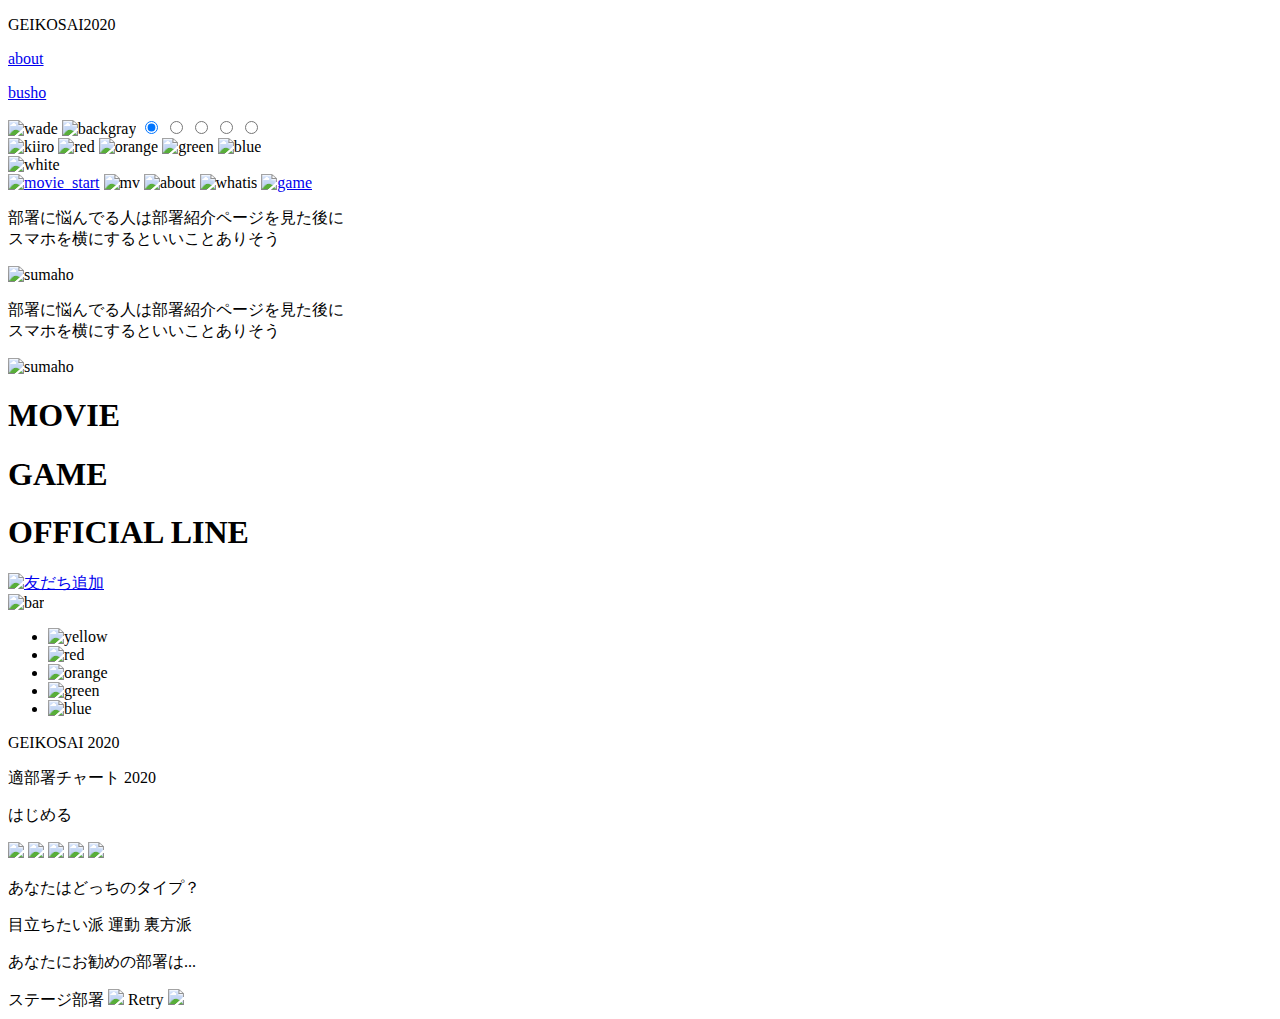
==== index.html @ 0ecadeb7 "Create index.html" ====
<!DOCTYPE html>
<html>
    <head>
        <meta charset="utf-8">
        <title>芸工祭告知2020</title>
        <meta name="keywords" content="芸工祭,芸工祭2020,名古屋市立大学,wade!,wade,わで,ワデ,名市芸工,芸工">
        <meta name="description" content="名古屋市立芸術工学部の大学祭、芸工祭2019の公式ホームページです。今年のテーマは「wade!」です。" />

        <!-- スマホ画面の表示 -->
        <meta name="viewport" content="width=device-width, initial-scale=1.0, maximum-scale=1.0, minimum-scale=1.0">

        <!-- ファビコン -->
        <link rel="shortcut icon" href="images/favicon.ico" type="image/vnd.microsoft.icon" />
        <link rel="icon" href="images/favicon.ico" type="image/vnd.microsoft.icon" />

        <!-- 外部スタイルシートの読み込み -->
        <link rel="stylesheet" href="css/main.css">
        <link rel="stylesheet" href="https://use.typekit.net/apc3yqu.css">
        <script src="js/load.js"></script>
        <script>
            (function(d) {
              var config = {
                kitId: 'qwa1gcb',
                scriptTimeout: 3000,
                async: true
              },
              h=d.documentElement,t=setTimeout(function(){h.className=h.className.replace(/\bwf-loading\b/g,"")+" wf-inactive";},config.scriptTimeout),tk=d.createElement("script"),f=false,s=d.getElementsByTagName("script")[0],a;h.className+=" wf-loading";tk.src='https://use.typekit.net/'+config.kitId+'.js';tk.async=true;tk.onload=tk.onreadystatechange=function(){a=this.readyState;if(f||a&&a!="complete"&&a!="loaded")return;f=true;clearTimeout(t);try{Typekit.load(config)}catch(e){}};s.parentNode.insertBefore(tk,s)
            })(document);
        </script>
        
    
    </head>

    <body class="main">
        <main>
            <!-- 縦画面の表示 -->
            <div class="sp">
                <!-- ローディング画面 -->
                <div id="loading">
                    <div class="spinner"></div>
                </div>
                
                <!-- bar -->
                <div class="boxContainer mainfont bar">
                    <p class="box top-font" >GEIKOSAI2020</p>
                    <a href="index2.html"><p class="box bar-font" >about</p></a>
                    <a href="busho.html"><p class="box bar-font" u>busho</p></a>
                </div>

                <!-- content -->
                <div class="imgContainer">
                    <img src="images/wade.png" alt="wade" class="imgs" id="img-wade">
                    <img src="images/backgray.png" alt="backgray" class="imgs" id="img-gray">

                    <input type="radio" name="icon" id="icon20" checked>
                    <input type="radio" name="icon" id="icon21">
                    <input type="radio" name="icon" id="icon22">
                    <input type="radio" name="icon" id="icon23">
                    <input type="radio" name="icon" id="icon24">

                    <div class="imgBox3">
                        <img src="images/backkiiro.png" alt="kiiro" class="imgs img-kiiro">
                        <img src="images/backred.png" alt="red" class="imgs img-kiiro">
                        <img src="images/backorange.png" alt="orange" class="imgs img-kiiro">
                        <img src="images/backgreen.png" alt="green" class="imgs img-kiiro">
                        <img src="images/backblue.png" alt="blue" class="imgs img-kiiro">
                    </div>

                    <img src="images/backwhite.png" alt="white" class="imgs" id="img-white">

                    <div class="imgBox4">
                        <a href="https://www.youtube.com/watch?v=4yRVnylVYlg&feature=youtu.be">
                            <img src="images/movie_start.png" alt="movie_start" class="imgs" id="movie_start"></a>
                        <img src="images/mv.png" alt="mv" class="imgs" id="img-mv">
                        <img src="images/about.png" alt="about" class="imgs" id="about">
                        <img src="images/what_is.png" alt="whatis" class="imgs" id="what_is">
                        <!-- <img src="images/coming.png" alt="movie" class="imgs" id="coming"> -->
                        <!-- <img src="images/coming.png" alt="game" class="imgs" id="coming2"> -->
                        <a href="wade/index.html"><img src="images/game_start.png" alt="game" class="imgs" id="start"></a>
                    </div>

                    <div class="explanation2 subfont">
                        <div class="setumei" id="exp21">
                        <p>部署に悩んでる人は部署紹介ページを見た後に<br>スマホを横にするといいことありそう</p>
                        <img src="images/sumaho.png" alt="sumaho" id="sumaho">
                        </div>
                        <div class="setumei" id="exp22">
                        <p>部署に悩んでる人は部署紹介ページを見た後に<br>スマホを横にするといいことありそう</p>
                        <img src="images/sumaho.png" alt="sumaho" id="sumaho">
                        </div>
                        <div class="setumei" id="exp23">
                        <h1 class="mainfont">MOVIE</h1>
                        </div>
                        <div class="setumei" id="exp24">
                        <h1 class="mainfont">GAME</h1>
                        <!-- <p>※GoogleChromeかFirefoxでプレイしてね！</p> -->
                        </div>
                        <div class="setumei" id="exp20">
                        <h1 class="mainfont">OFFICIAL LINE</h1>
                        <a href="https://lin.ee/lTVP1nb"><img src="https://scdn.line-apps.com/n/line_add_friends/btn/ja.png" alt="友だち追加" height="36" border="0"></a>
                        </div>
                    </div>

                    <!-- スクロールバー -->
                    <div class="scrollBar2">
                        <img src="images/bottombar_1.png" alt="bar" id="img-bar2" >
                        <ul class="icon_">
                            <li><label for="icon20"><img src="images/1x/yellow.png" alt="yellow" class="icon" id="yellow"></label></li>
                            <li><label for="icon21"><img src="images/1x/red.png" alt="red" class="icon" id="red"></label></li>
                            <li><label for="icon22"><img src="images/1x/orange.png" alt="orange" class="icon" id="orange"></label></li>
                            <li><label for="icon23"><img src="images/1x/green.png" alt="green" class="icon" id="green"></label></li>
                            <li><label for="icon24"><img src="images/1x/blue.png" alt="blue" class="icon" id="blue"></label></li>
                        </ul>
                    </div>
                </div>
            </div>


            <!-- 横画面の表示 -->
            <div class="pc">
                <p class="caption mainfont">GEIKOSAI 2020</p>
                <p class="mainTitle">適部署チャート 2020</p>
                <p class="startText">はじめる</p>
                <img src="images/paper/yellow.png" class="yellowP initP nowP Paper">
                <img src="images/paper/gray.png" class="grayP Paper">
                <img src="images/paper/olive.png" class="oliveP Paper">
                <img src="images/paper/orange.png" class="orangeP Paper">
                <img src="images/paper/lime.png" class="limeP Paper">

                <p id="question">あなたはどっちのタイプ？</p>
                <span id="answer01">目立ちたい派</span>
                <span id="answer02">運動</span>
                <span id="answer03">裏方派</span>

                <p class="osusume">あなたにお勧めの部署は...</p>
                <span id="result">ステージ部署</span>
                <img src="images/1x/bar-icon.png" id="bushoIcon">

                <span class="oneMoreButton mainfont">Retry</span>
                <img src="images/paper/resetWhite.png" class=resetWhite>
            </div>
            <script src="https://ajax.googleapis.com/ajax/libs/jquery/1.12.4/jquery.min.js"></script>
            <script src="js/chart.js"></script>
        </main>
    </body>
</html>
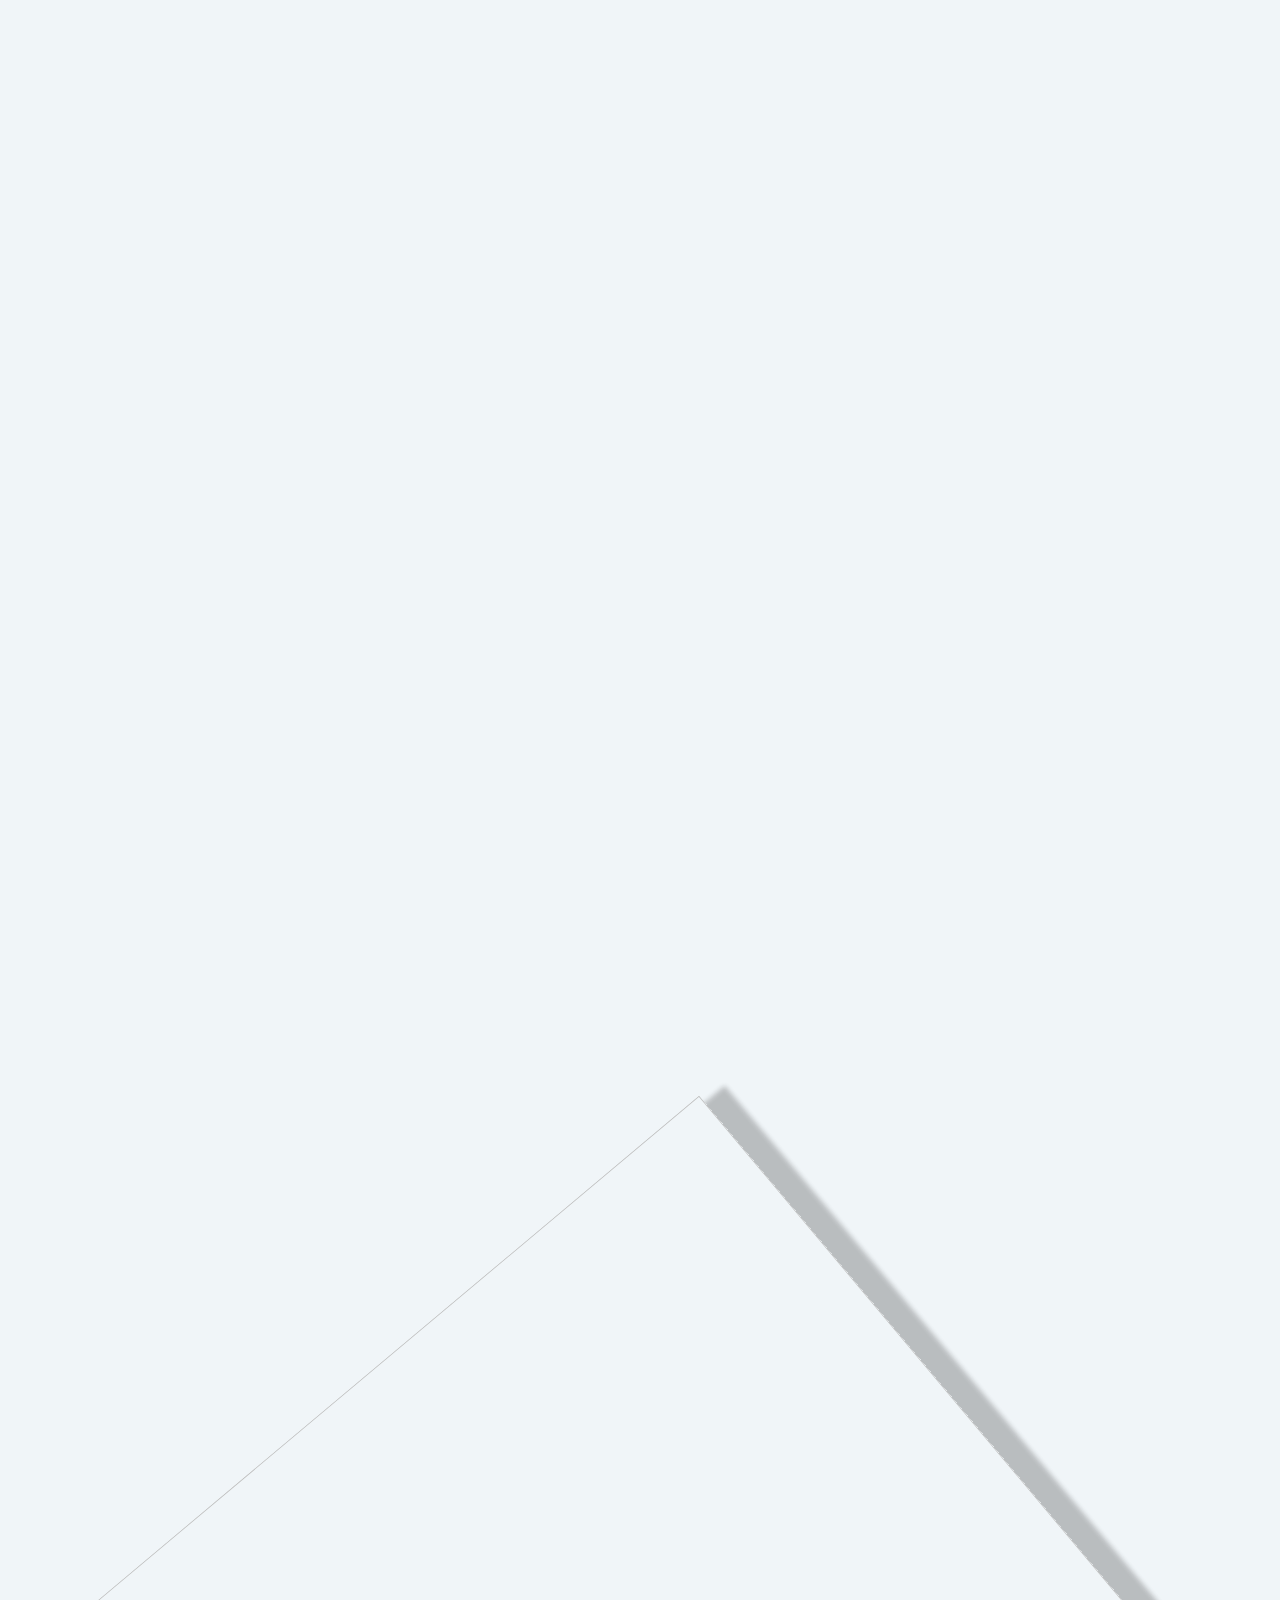
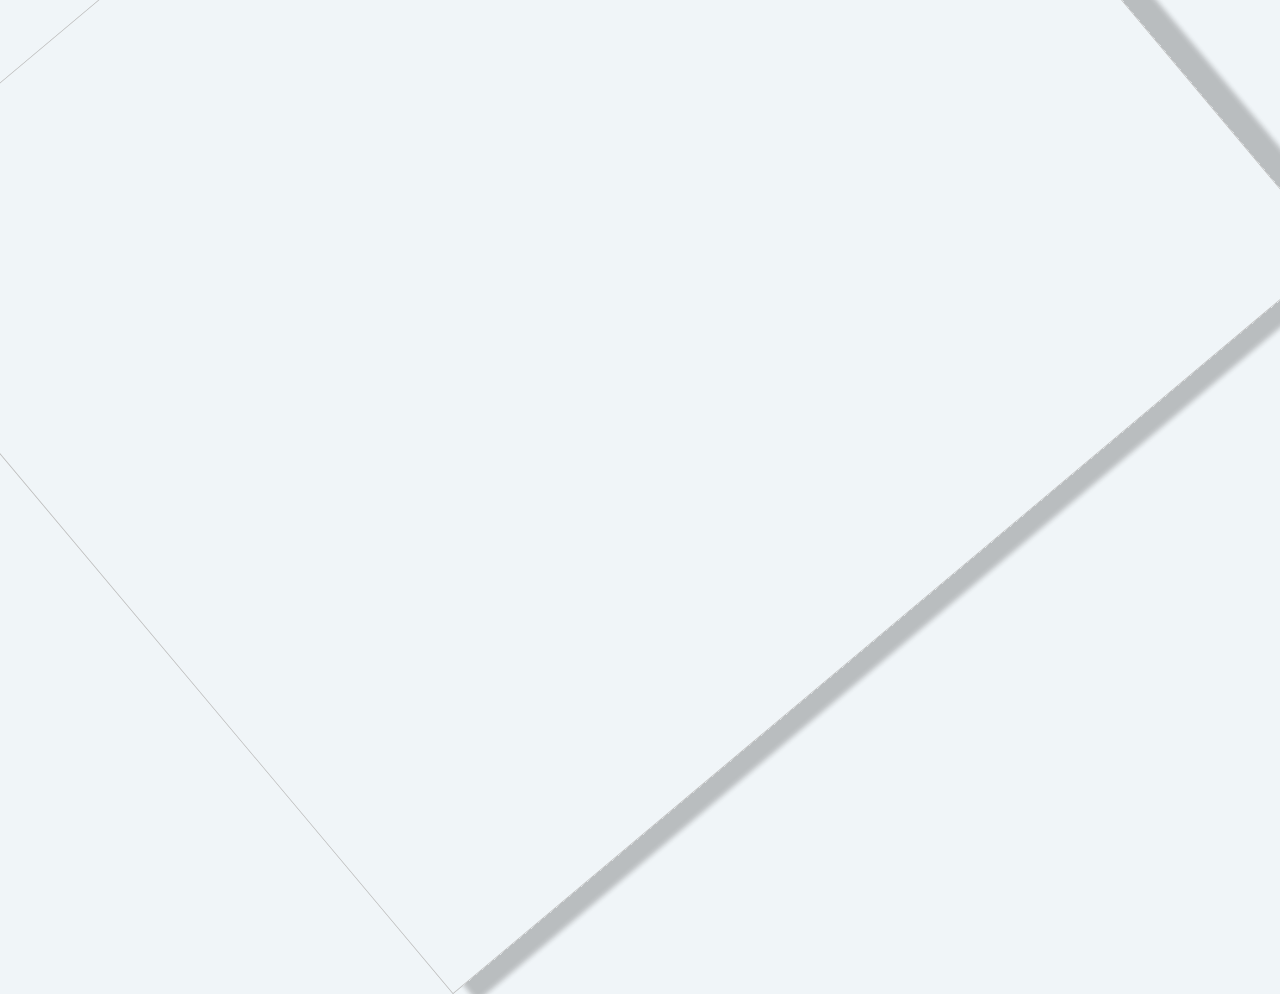
==== commit 87f93771: "Update index.html" ====
--- a/index.html
+++ b/index.html
@@ -14,7 +14,7 @@
         <link rel="icon" href="images/favicon.ico" type="image/vnd.microsoft.icon" />
 
         <!-- 外部スタイルシートの読み込み -->
-        <link rel="stylesheet" href="css/main.css">
+        <link rel="stylesheet" href="main.css">
         <link rel="stylesheet" href="https://use.typekit.net/apc3yqu.css">
         <script src="js/load.js"></script>
         <script>
--- a/main.css
+++ b/main.css
@@ -0,0 +1,1211 @@
+:root{
+    --mainwhite: #f0f5f8;
+    --maingray: #808080;
+    --mainblack: #1a1a1a;
+    --mainyellow: #fae940;
+    --subgreen:#0be955;
+    --suborange:#ff573e;
+    --subblue:#2971ff;
+    --subred:#ff2445;
+    
+  }
+
+
+.main{
+  background-color: var(--mainwhite);
+  overflow: hidden;
+ }
+
+.mainfont{
+  font-family: bc-alphapipe, sans-serif;
+  font-weight: 700; font-style: normal;
+  color: var(--mainblack);
+}
+
+.subfont{
+  font-family: vdl-v7marugothic, sans-serif;
+  font-weight: 300;
+  font-style: normal;
+  color: var(--mainblack);
+}
+
+.subfontBOLD{
+  font-family: vdl-v7marugothic, sans-serif;
+  font-weight: 700;
+  font-style: normal;
+}
+
+.top-font{
+  font-size: 20px; margin: 20px 40px 5px 15px;
+  color: var(--mainblack);
+}
+
+.bar-font{
+  text-decoration: none;
+  font-size: 16px; 
+  margin: 23px 10px 10px 5px;
+  color: var(--mainblack);
+  position: relative;
+  display: inline-block;
+}
+
+.bar-font::after {
+  position: absolute;
+  bottom: -4px;
+  left: 0;
+  content: '';
+  width: 100%;
+  height: 2px;
+  background: var(--suborange);
+  transform: scale(0, 1);
+  transform-origin: right top;
+  transition: transform 1s;
+}
+
+.bar-font:hover::after {
+  transform-origin: left top;
+  transform: scale(1, 1);
+}
+
+.boxContainer{
+  display: flex;
+}
+
+.imgs{
+  margin: 10%;
+  margin-top: 10vh; 
+  width: 80vw; height: auto;
+  position: absolute;
+}
+
+.icon{
+  margin: 10px; margin-top: 0px;
+  width: 15vw; height: auto;
+  position: absolute;
+  bottom:0;
+}
+
+.img-kiiro{
+  margin-left: 10vw;
+  margin-top: 3vh;
+  width: 80vw; height: auto;
+}
+
+#img-white{
+  margin-left: 20vw;
+  margin-top: 8vh;
+  width: 60vw; height: auto; 
+}
+
+#img-wade{
+  margin-left: 10vw;
+  margin-top: 8vh;
+  width: 8vw; height: auto; 
+}
+
+#img-gray{
+  margin-left: 15vw;
+  margin-top: 5vh;
+  width: 70vw; height: auto; 
+}
+
+#img-mv{
+  width: 65vw; height: auto;
+  margin-left: 16vw;
+  margin-top: 3vh;
+}
+
+#about{
+  width: 55vw; height: auto;
+  margin-left: 22vw;
+  margin-top: 12vh;
+}
+
+#what_is{
+  width: 55vw; height: auto;
+  margin-left: 22vw;
+  margin-top: 10vh;
+}
+
+#coming{
+  width:40vw; height: auto;
+  margin-left: 30vw;
+  margin-top: 25vh;
+}
+
+#coming2{
+  width:40vw; height: auto;
+  margin-left: 30vw;
+  margin-top: 25vh;
+}
+
+#start{
+  width: 35vw; height: auto;
+  margin-left: 32vw;
+  margin-top: 20vh;
+  opacity: 0;
+}
+
+#movie_start{
+  width: 35vw; height: auto;
+  margin-left: 32vw;
+  margin-top: 20vh;
+  opacity: 0;
+}
+
+.scrollBar1{
+  overflow: auto;
+  white-space: nowrap;
+  width:100%; height:20%;
+  position: absolute;
+  bottom: 0px;
+
+}
+
+#img-bar{
+  width: 385vw; height: 10vh;
+  position:absolute;
+  bottom:0;
+  opacity:0.2;
+}
+
+#img-bar2{
+  width: 100vw; height: 10vh;
+  position:absolute;
+  bottom:0;
+  opacity:0.2;
+}
+
+.icon{
+  opacity: 0.4;
+}
+
+.explanation{
+  text-align: center;
+}
+
+.setumei{
+  width: 85vw; height: auto;
+  bottom: 10vh;
+  position: fixed;
+  text-align: center;
+  padding-left: 5vw;
+}
+
+.setumei h1{
+  line-height: 50%;
+}
+
+.setumei p{
+  line-height: 100%;
+}
+
+h1 { font-size: 1.125em; }
+p { font-size: 0.75em; }
+
+ul{ list-style: none; }
+
+#saityo{ left: 0vw; }
+#huku{ left: 20vw; }
+#shoki{ left: 40vw; }
+#kaike{ left: 60vw; }
+#soumu{ left: 80vw; }
+#web{ left: 100vw; }
+#movie{ left: 120vw; }
+#gra{ left: 140vw; }
+#hiru{ left: 160vw;}
+#yoru{ left: 180vw;}
+#pa{ left: 200vw;}
+#work{ left: 220vw;}
+#d{ left: 240vw;}
+#in{ left: 260vw;}
+#ex{ left: 280vw;}
+#booth{ left: 300vw;}
+#cafe{ left: 320vw;}
+#bar{ left: 340vw;}
+#undo{ left: 360vw;}
+
+#yellow{ left: 0vw; width: 10vw; height: auto;}
+#red{ left: 20vw; ; width: 10vw; height: auto;}
+#orange{ left: 40vw; ; width: 10vw; height: auto;}
+#green{ left: 60vw; ; width: 10vw; height: auto;}
+#blue{ left: 80vw; ; width: 10vw; height: auto;}
+
+#line{
+  padding-top: 10px;
+}
+
+#img-yazirusi{ 
+  padding-left: 75vw;
+  width: 5vw; height: auto;
+  position: absolute;
+  bottom: 5vh;
+  opacity: 0.5;
+}
+
+.horizontal_scroll {
+  overflow-x: scroll;
+  -webkit-overflow-scrolling: touch;
+  padding: 0 0 12px 8px;
+  display: -ms-flexbox;
+  display: flex;
+}
+
+.img-single{
+  margin-left: 30vw;
+  margin-top: 8vh;
+  width: 40vw; height: auto;
+}
+
+.slideRight{
+  -webkit-animation: slideRight 2s 0s infinite normal running;
+  animation: slideRight 2s 0s infinite normal running;
+}
+
+@-webkit-keyframes slideRight {
+  0% {
+    -webkit-transform-origin: 0 0;
+    transform-origin: 0 0;
+    -webkit-transform: translateX(0%);
+    transform: translateX(0%);
+  }
+
+  100% {
+    -webkit-transform-origin: 0 0;
+    transform-origin: 0 0;
+    -webkit-transform: translateX(30px);
+    transform: translateX(30px);
+  }
+}
+@keyframes slideRight {
+  0% {
+    -webkit-transform-origin: 0 0;
+    transform-origin: 0 0;
+    -webkit-transform: translateX(0%);
+    transform: translateX(0%);
+  }
+
+  100% {
+    -webkit-transform-origin: 0 0;
+    transform-origin: 0 0;
+    -webkit-transform: translateX(30px);
+    transform: translateX(30px);
+  }
+}
+
+@-webkit-keyframes slideLeftReturn {
+  0% {
+    -webkit-transform-origin: 0 0;
+    transform-origin: 0 0;
+    -webkit-transform: translateX(-100%);
+    transform: translateX(-100%);
+  }
+
+  100% {
+    -webkit-transform-origin: 0 0;
+    transform-origin: 0 0;
+    -webkit-transform: translateX(0%);
+    transform: translateX(0%);
+  }
+}
+@keyframes slideLeftReturn {
+  0% {
+    -webkit-transform-origin: 0 0;
+    transform-origin: 0 0;
+    -webkit-transform: translateX(-100%);
+    transform: translateX(-100%);
+  }
+
+  100% {
+    -webkit-transform-origin: 0 0;
+    transform-origin: 0 0;
+    -webkit-transform: translateX(0%);
+    transform: translateX(0%);
+  }
+}
+
+@-webkit-keyframes vanishIn {
+  0% {
+    opacity: 0;
+    transform-origin: 50% 50%;
+    transform: scale(2, 2);
+    filter: blur(90px);
+  }
+  100% {
+    opacity: 1;
+    transform-origin: 50% 50%;
+    transform: scale(1, 1);
+    filter: blur(0px);
+  }
+}
+
+@keyframes vanishIn {
+  0% {
+    opacity: 0;
+    transform-origin: 50% 50%;
+    transform: scale(2, 2);
+    filter: blur(90px);
+  }
+  100% {
+    opacity: 1;
+    transform-origin: 50% 50%;
+    transform: scale(1, 1);
+    filter: blur(0px);
+  }
+}
+
+#sumaho{
+  transform-origin: center;
+  -webkit-transform-origin: center;
+  -webkit-animation: kurukuru 1s 0s infinite normal running;
+  animation: kurukuru 1s 0s infinite normal running;
+  width: 5vw; height: auto;
+  position: absolute;
+  bottom: 7vh;
+}
+
+@keyframes kurukuru {
+  0%,100%{-webkit-transform-origin: center;}
+  0% {-webkit-transform: rotate(120deg);}
+  50% {-webkit-transform: rotate(60deg);}
+  100%{-webkit-transform: rotate(120deg);}
+}
+@-webkit-keyframes kurukuru {
+  0%,100%{transform-origin: center;}
+  0% {transform: rotate(120deg);}
+  50% {transform: rotate(60deg);}
+  100% {transform: rotate(120deg);}
+}
+
+.pulse{
+	animation-name: pulse;
+	-webkit-animation-name: pulse;	
+
+	animation-duration: 1.5s;	
+	-webkit-animation-duration: 1.5s;
+
+	animation-iteration-count: infinite;
+	-webkit-animation-iteration-count: infinite;
+}
+
+@keyframes pulse {
+	0% {
+		transform: scale(0.9);
+		opacity: 0.7;		
+	}
+	50% {
+		transform: scale(1);
+		opacity: 1;	
+	}	
+	100% {
+		transform: scale(0.9);
+		opacity: 0.7;	
+	}			
+}
+
+@-webkit-keyframes pulse {
+	0% {
+		-webkit-transform: scale(0.95);
+		opacity: 0.7;		
+	}
+	50% {
+		-webkit-transform: scale(1);
+		opacity: 1;	
+	}	
+	100% {
+		-webkit-transform: scale(0.95);
+		opacity: 0.7;	
+	}			
+}
+
+#movie_start{
+  opacity: 0;
+}
+
+
+
+#icon1,#icon2,#icon3,#icon4,#icon5,#icon6,#icon7,#icon8,#icon9,#icon10,
+#icon11,#icon12,#icon13,#icon14,#icon15,#icon16,#icon17,#icon18,#icon19,
+#icon20,#icon21,#icon22,#icon23,#icon24{
+  display: none;
+}
+
+.imgBox img{
+  opacity:0;
+}
+
+.imgBox2 img{
+  opacity:0;
+}
+
+.imgBox3 img{
+  opacity:0;
+}
+
+.imgBox4 img{
+  visibility: hidden;
+}
+
+.explanation .setumei{
+  opacity:0;
+}
+
+.explanation2 .setumei{
+  opacity:0;
+}
+
+#icon1:checked ~ .imgBox img:nth-child(1){ /*アフロ*/
+ opacity: 1;
+ animation: slideLeftReturn 1s 0s 1 ease-out;
+}
+#icon1:checked ~ .imgBox2 img:nth-child(1){
+  opacity: 1;
+  animation: vanishIn  2s 0s 1;
+}
+#icon1:checked ~ .scrollBar1 ul li label #saityo{
+  opacity: 1;
+  width: 17vw; height:auto;
+  animation: pulse 1.5s infinite;
+}
+#icon1:checked ~ .explanation #exp1{
+  opacity: 1;
+  animation: vanishIn  2s 0s 1;
+}
+
+
+#icon2:checked ~ .imgBox img:nth-child(2){ /*指じ*/
+ opacity: 1;
+ animation: slideLeftReturn 1s 0s 1 ease-out;
+}
+#icon2:checked ~ .imgBox2 img:nth-child(2){
+  opacity: 1;
+  animation: vanishIn  2s 0s 1;
+}
+#icon2:checked ~ .scrollBar1 ul li label #huku{
+  opacity: 1;
+  width: 17vw; height:auto;
+  animation: pulse 1.5s infinite;
+}
+#icon2:checked ~ .explanation #exp2{
+  opacity: 1;
+  animation: vanishIn  2s 0s 1;
+}
+
+#icon3:checked ~ .imgBox img:nth-child(3){ /*かるて*/
+ opacity: 1;
+ animation: slideLeftReturn 1s 0s 1 ease-out;
+}
+#icon3:checked ~ .imgBox2 img:nth-child(3){
+  opacity: 1;
+  animation: vanishIn  2s 0s 1;
+}
+#icon3:checked ~ .scrollBar1 ul li  label #shoki{
+  opacity: 1;
+  width: 17vw; height:auto;
+  animation: pulse 1.5s infinite;
+}
+#icon3:checked ~ .explanation #exp3{
+  opacity: 1;
+  animation: vanishIn  2s 0s 1;
+}
+
+
+#icon4:checked ~ .imgBox img:nth-child(4){ /*尺骨*/
+  opacity: 1;
+  animation: slideLeftReturn 1s 0s 1 ease-out;
+}
+#icon4:checked ~ .imgBox2 img:nth-child(4){
+  opacity: 1;
+  animation: vanishIn  2s 0s 1;
+}
+#icon4:checked ~ .scrollBar1 ul li  label #kaike{
+  opacity: 1;
+  width: 17vw; height:auto;
+  animation: pulse 1.5s infinite;
+}
+#icon4:checked ~ .explanation #exp4{
+  opacity: 1;
+  animation: vanishIn  2s 0s 1;
+}
+
+#icon5:checked ~ .imgBox img:nth-child(5){ /*NEO*/
+  opacity: 1;
+  animation: slideLeftReturn 1s 0s 1 ease-out;
+}
+#icon5:checked ~ .imgBox2 img:nth-child(5){
+  opacity: 1;
+  animation: vanishIn  2s 0s 1;
+}
+#icon5:checked ~ .scrollBar1 ul li  label #soumu{
+  opacity: 1;
+  width: 17vw; height:auto;
+  animation: pulse 1.5s infinite;
+}
+#icon5:checked ~ .explanation #exp5{
+  opacity: 1;
+  animation: vanishIn  2s 0s 1;
+}
+
+#icon6:checked ~ .imgBox img:nth-child(6){ /*IKEA*/
+  opacity: 1;
+  animation: slideLeftReturn 1s 0s 1 ease-out;
+}
+#icon6:checked ~ .imgBox2 img:nth-child(6){
+  opacity: 1;
+  animation: vanishIn  2s 0s 1;
+}
+#icon6:checked ~ .scrollBar1 ul li  label #web{
+  opacity: 1;
+  width: 17vw; height:auto;
+  animation: pulse 1.5s infinite;
+}
+#icon6:checked ~ .explanation #exp6{
+  opacity: 1;
+  animation: vanishIn  2s 0s 1;
+}
+
+#icon7:checked ~ .imgBox img:nth-child(7){ /*スポ*/
+  opacity: 1;
+  animation: slideLeftReturn 1s 0s 1 ease-out;
+}
+#icon7:checked ~ .imgBox2 img:nth-child(7){
+  opacity: 1;
+  animation: vanishIn  2s 0s 1;
+}
+#icon7:checked ~ .scrollBar1 ul li  label #movie{
+  opacity: 1;
+  width: 17vw; height:auto;
+  animation: pulse 1.5s infinite;
+}
+#icon7:checked ~ .explanation #exp7{
+  opacity: 1;
+  animation: vanishIn  2s 0s 1;
+}
+
+#icon8:checked ~ .imgBox img:nth-child(8){ /*超過*/
+  opacity: 1;
+  animation: slideLeftReturn 1s 0s 1 ease-out;
+}
+#icon8:checked ~ .imgBox2 img:nth-child(8){
+  opacity: 1;
+  animation: vanishIn  2s 0s 1;
+}
+#icon8:checked ~ .scrollBar1 ul li  label #gra{
+  opacity: 1;
+  width: 17vw; height:auto;
+  animation: pulse 1.5s infinite;
+}
+#icon8:checked ~ .explanation #exp8{
+  opacity: 1;
+  animation: vanishIn  2s 0s 1;
+}
+
+#icon9:checked ~ .imgBox img:nth-child(9){ /*エステ*/
+  opacity: 1;
+  animation: slideLeftReturn 1s 0s 1 ease-out;
+}
+#icon9:checked ~ .imgBox2 img:nth-child(9){
+  opacity: 1;
+  animation: vanishIn  2s 0s 1;
+}
+#icon9:checked ~ .scrollBar1 ul li  label #hiru{
+  opacity: 1;
+  width: 17vw; height:auto;
+  animation: pulse 1.5s infinite;
+}
+#icon9:checked ~ .explanation #exp9{
+  opacity: 1;
+  animation: vanishIn  2s 0s 1;
+}
+
+#icon10:checked ~ .imgBox img:nth-child(10){ /*じへん*/
+  opacity: 1;
+  animation: slideLeftReturn 1s 0s 1 ease-out;
+}
+#icon10:checked ~ .imgBox2 img:nth-child(10){
+  opacity: 1;
+  animation: vanishIn  2s 0s 1;
+}
+#icon10:checked ~ .scrollBar1 ul li  label #yoru{
+  opacity: 1;
+  width: 17vw; height:auto;
+  animation: pulse 1.5s infinite;
+}
+#icon10:checked ~ .explanation #exp10{
+  opacity: 1;
+  animation: vanishIn  2s 0s 1;
+}
+
+#icon11:checked ~ .imgBox img:nth-child(11){ /*キム*/
+  opacity: 1;
+  animation: slideLeftReturn 1s 0s 1 ease-out;
+}
+#icon11:checked ~ .imgBox2 img:nth-child(11){
+  opacity: 1;
+  animation: vanishIn  2s 0s 1;
+}
+#icon11:checked ~ .scrollBar1 ul li  label #pa{
+  opacity: 1;
+  width: 17vw; height:auto;
+  animation: pulse 1.5s infinite;
+}
+#icon11:checked ~ .explanation #exp11{
+  opacity: 1;
+  animation: vanishIn  2s 0s 1;
+}
+
+#icon12:checked ~ .imgBox img:nth-child(12){ /*アズ*/
+  opacity: 1;
+  animation: slideLeftReturn 1s 0s 1 ease-out;
+}
+#icon12:checked ~ .imgBox2 img:nth-child(12){
+  opacity: 1;
+  animation: vanishIn  2s 0s 1;
+}
+#icon12:checked ~ .scrollBar1 ul li  label #work{
+  opacity: 1;
+  width: 17vw; height:auto;
+  animation: pulse 1.5s infinite;
+}
+#icon12:checked ~ .explanation #exp12{
+  opacity: 1;
+  animation: vanishIn  2s 0s 1;
+}
+
+#icon13:checked ~ .imgBox img:nth-child(13){ /*ダニエル*/
+  opacity: 1;
+  animation: slideLeftReturn 1s 0s 1 ease-out;
+}
+#icon13:checked ~ .imgBox2 img:nth-child(13){
+  opacity: 1;
+  animation: vanishIn  2s 0s 1;
+}
+#icon13:checked ~ .scrollBar1 ul li  label #d{
+  opacity: 1;
+  width: 17vw; height:auto;
+  animation: pulse 1.5s infinite;
+}
+#icon13:checked ~ .explanation #exp13{
+  opacity: 1;
+  animation: vanishIn  2s 0s 1;
+}
+
+#icon14:checked ~ .imgBox img:nth-child(14){ /*モンパチ*/
+  opacity: 1;
+  animation: slideLeftReturn 1s 0s 1 ease-out;
+}
+#icon14:checked ~ .imgBox2 img:nth-child(14){
+  opacity: 1;
+  animation: vanishIn  2s 0s 1;
+}
+#icon14:checked ~ .scrollBar1 ul li  label #in{
+  opacity: 1;
+  width: 17vw; height:auto;
+  animation: pulse 1.5s infinite;
+}
+#icon14:checked ~ .explanation #exp14{
+  opacity: 1;
+  animation: vanishIn  2s 0s 1;
+}
+
+#icon15:checked ~ .imgBox img:nth-child(15){ /*ルビン*/
+  opacity: 1;
+  animation: slideLeftReturn 1s 0s 1 ease-out;
+}
+#icon15:checked ~ .imgBox2 img:nth-child(15){
+  opacity: 1;
+  animation: vanishIn  2s 0s 1;
+}
+#icon15:checked ~ .scrollBar1 ul li  label #ex{
+  opacity: 1;
+  width: 17vw; height:auto;
+  animation: pulse 1.5s infinite;
+}
+#icon15:checked ~ .explanation #exp15{
+  opacity: 1;
+  animation: vanishIn  2s 0s 1;
+}
+
+#icon16:checked ~ .imgBox img:nth-child(16){ /*かいかける*/
+  opacity: 1;
+  animation: slideLeftReturn 1s 0s 1 ease-out;
+}
+#icon16:checked ~ .imgBox2 img:nth-child(16){
+  opacity: 1;
+  animation: vanishIn  2s 0s 1;
+}
+#icon16:checked ~ .scrollBar1 ul li  label #booth{
+  opacity: 1;
+  width: 17vw; height:auto;
+  animation: pulse 1.5s infinite;
+}
+#icon16:checked ~ .explanation #exp16{
+  opacity: 1;
+  animation: vanishIn  2s 0s 1;
+}
+
+#icon17:checked ~ .imgBox img:nth-child(17){ /*はらみ*/
+  opacity: 1;
+  animation: slideLeftReturn 1s 0s 1 ease-out;
+}
+#icon17:checked ~ .imgBox2 img:nth-child(17){
+  opacity: 1;
+  animation: vanishIn  2s 0s 1;
+}
+#icon17:checked ~ .scrollBar1 ul li  label #cafe{
+  opacity: 1;
+  width: 17vw; height:auto;
+  animation: pulse 1.5s infinite;
+}
+#icon17:checked ~ .explanation #exp17{
+  opacity: 1;
+  animation: vanishIn  2s 0s 1;
+}
+
+#icon18:checked ~ .imgBox img:nth-child(18){ /*爆裂紳士*/
+  opacity: 1;
+  animation: slideLeftReturn 1s 0s 1 
+  ease-out;
+}
+#icon18:checked ~ .imgBox2 img:nth-child(18){
+  opacity: 1;
+  animation: vanishIn  2s 0s 1;
+}
+#icon18:checked ~ .scrollBar1 ul li  label #bar{
+  opacity: 1;
+  width: 17vw; height:auto;
+  animation: pulse 1.5s infinite;
+}
+#icon18:checked ~ .explanation #exp18{
+  opacity: 1;
+  animation: vanishIn  2s 0s 1;
+}
+
+#icon19:checked ~ .imgBox img:nth-child(19){ /*小笠原満男*/
+  opacity: 1;
+  animation: slideLeftReturn 1s 0s 1 ease-out;
+}
+#icon19:checked ~ .imgBox2 img:nth-child(19){
+  opacity: 1;
+  animation: vanishIn  2s 0s 1;
+}
+#icon19:checked ~ .scrollBar1 ul li  label #undo{
+  opacity: 1;
+  width: 17vw; height:auto;
+  animation: pulse 1.5s infinite;
+}
+#icon19:checked ~ .explanation #exp19{
+  opacity: 1;
+  animation: vanishIn  2s 0s 1;
+}
+
+#icon20:checked ~ .imgBox3 img:nth-child(1){ /*MV*/
+  opacity: 1;
+  animation: slideLeftReturn 1s 0s 1 ease-out;
+}
+#icon20:checked ~ .imgBox4 img:nth-child(2){
+  visibility: visible;
+  animation: vanishIn  3.5s 0s 1;
+}
+#icon20:checked ~ .explanation2 #exp20{
+  opacity: 1;
+}
+#icon20:checked ~ .scrollBar2 ul li  label #yellow{
+  opacity: 1;
+  width: 13vw; height:auto;
+  animation: pulse 1.5s infinite;
+}
+
+
+#icon21:checked ~ .imgBox3 img:nth-child(2){ /*about*/
+  opacity: 1;
+  animation: slideLeftReturn 1s 0s 1 ease-out;
+}
+#icon21:checked ~ .imgBox4 img:nth-child(3){
+  visibility: visible;
+  animation: vanishIn  2s 0s 1;
+}
+#icon21:checked ~ .scrollBar2 ul li  label #red{
+  opacity: 1;
+  width: 13vw; height:auto;
+  animation: pulse 1.5s infinite;
+}
+#icon21:checked ~ .explanation2 #exp21{
+  opacity: 1;
+}
+
+#icon22:checked ~ .imgBox3 img:nth-child(3){ /*what_is*/
+  opacity: 1;
+  animation: slideLeftReturn 1s 0s 1 ease-out;
+}
+#icon22:checked ~ .imgBox4 img:nth-child(4){
+  visibility: visible;
+  animation: vanishIn  2s 0s 1;
+}
+#icon22:checked ~ .scrollBar2 ul li  label #orange{
+  opacity: 1;
+  width: 13vw; height:auto;
+  animation: pulse 1.5s infinite;
+}
+#icon22:checked ~ .explanation2 #exp22{
+  opacity: 1;
+}
+
+#icon23:checked ~ .imgBox3 img:nth-child(4){ /*Movie*/
+  opacity: 1;
+  animation: slideLeftReturn 1s 0s 1 ease-out;
+}
+#icon23:checked ~ .imgBox4 a #movie_start{
+  opacity: 1;
+  visibility: visible;
+  animation: vanishIn  2s 0s 1;
+  animation: pulse 1.5s infinite;
+}
+#icon23:checked ~ .scrollBar2 ul li  label #green{
+  opacity: 1;
+  width: 13vw; height:auto;
+  animation: pulse 1.5s infinite;
+}
+#icon23:checked ~ .explanation2 #exp23{
+  opacity: 1;
+}
+
+#icon24:checked ~ .imgBox3 img:nth-child(5){ /*game*/
+  opacity: 1;
+  animation: slideLeftReturn 1s 0s 1 ease-out;
+}
+#icon24:checked ~ .imgBox4 a #start{
+  /* opacity: 1.0; */
+  visibility: visible;
+  animation: vanishIn 2s 0s 1;
+  animation: pulse 1.5s infinite;
+}
+#icon24:checked ~ .scrollBar2 ul li  label #blue{
+  opacity: 1;
+  width: 13vw; height:auto;
+  animation: pulse 1.5s infinite;
+}
+#icon24:checked ~ .explanation2 #exp24{
+  opacity: 1;
+}
+
+/* ローディング画面 */
+#loading {
+  width: 100vw;
+  height: 100vh;
+  transition: all 1s;
+  background-color: var(--mainyellow);
+
+  position: fixed;
+  top: 0;
+  left: 0;
+  z-index: 9999;
+}
+.spinner {
+  width: 100px;
+  height: 100px;
+  margin: 200px auto;
+  background-color: var(--mainwhite);
+  border-radius: 100%;
+  animation: sk-scaleout 1.0s infinite ease-in-out;
+}
+/* ローディングアニメーション */
+@keyframes sk-scaleout {
+  0% {
+    transform: scale(0);
+  } 100% {
+    transform: scale(1.0);
+    opacity: 0;
+  }
+}
+
+.loaded {
+  opacity: 0;
+  visibility: hidden;
+}
+
+
+
+
+/*--------------------------以下チャート部css-------------------------------*/
+
+
+@font-face {
+  font-family: "alphapipe";
+  src: url("../fonts/BC Alphapipe RB Bold.ttf");
+}
+@media screen and (orientation:landscape){
+  .sp{
+    display: none;
+  }
+}
+@media screen and (orientation:portrait){
+  .pc{
+    display:none;
+  }
+}
+.pc{
+  overflow: hidden;
+  margin: 0 auto;
+  width:100%;
+  height:100%;
+  background-color:var(--mainwhite);
+  font-family: vdl-v7marugothic, sans-serif;
+  font-weight: 400;
+  line-height: 8vh;
+}
+.caption{
+  font-size: 55px;
+    position: absolute;
+    color: var(--mainblack);
+    opacity: 0.3;
+    left: -10px;
+    top: 85%;
+    transform-origin: 10% 50% 0;
+    transform: rotate(-90deg);
+    margin: 0;
+    display:none;
+}
+
+.rotate{
+  transform:rotateZ(20deg);
+  width:60vw;
+  text-align: center;
+  position: absolute;
+  z-index: 100;
+  margin:30vh 20vw;
+  animation: rotate 3s ease 1s infinite normal;
+  -webkit-animation: rotate 3s ease 1s infinite normal;
+  display:none;
+}
+@keyframes rotate {
+  0% {transform:rotateZ(20deg);}
+  20% {transform:rotateZ(15deg);}
+  40% {transform:rotateZ(25deg);}
+  60% {transform:rotateZ(20deg);}
+  100% {transform:rotateZ(20deg);}
+}
+
+.pc{
+  width:100%;
+  height:100%;
+}
+
+.mainTitle{
+  font-size: 30px;
+  color:var(--mainblack);
+  width:54%;
+  text-align: center;
+  position: absolute;
+  margin:25vh 23%;
+  display:none;
+  z-index: 100;
+}
+.startText{
+  font-size: 25px;
+  color:var(--mainblack);
+  width:40%;
+  bottom:0%;
+  text-align: center;
+  position: absolute;
+  margin:0 30%;
+  padding:15vh 0;
+  display:none;
+  z-index: 50;
+}
+
+
+.leftP{
+  transition: transform 0.8s;
+  top:45%;
+  left:-90%;
+}
+.rightP{
+  transition: transform 1s;
+  top:45%;
+  right:-90%;
+}
+.centerP{
+  transition: transform 1s;
+  top:180%;
+  left:0%;
+}
+.nowP{
+  transition: transform 1.3s;
+}
+.initP{
+  transform: rotate(-40deg);
+  transition: transform 2s;
+  top:150%;
+  left:0%;
+}
+
+
+.yellowP{
+  position: absolute;
+  transform-origin: 50% 50% 0;
+  width: 90vw;
+  height: 110vh;
+  z-index:5;
+}
+.grayP{
+  position: absolute;
+  transform-origin: 50% 50% 0;
+  display:none;
+  width: 90vw;
+  height: 110vh;
+  z-index:5;
+}
+.oliveP{
+  position: absolute;
+  transform-origin: 50% 50% 0;
+  display:none;
+  width: 90vw;
+  height: 110vh;
+  z-index:5;
+}
+.orangeP{
+  position: absolute;
+  transform-origin: 50% 50% 0;
+  display:none;
+  width: 90vw;
+  height: 110vh;
+  z-index:5;
+}
+.limeP{
+  position: absolute;
+  transform-origin: 50% 50% 0;
+  display:none;
+  width: 90vw;
+  height: 110vh;
+  z-index:5;
+}
+.Paper{
+  box-shadow: 20px 15px 5px 6px rgba(50,50,50,0.3);
+  opacity: 0.95;
+}
+
+
+
+
+
+#question{
+  opacity: 0;
+  font-size: 30px;
+  color:var(--mainblack);
+  width:70%;
+  text-align: center;
+  position: absolute;
+  margin:30vh 15%;
+  z-index: 100;
+  display:none;
+}
+#question span{
+  opacity: 0;
+}
+
+#answer01{
+  font-size: 22px;
+  color: var(--mainblack);
+  text-align: center;
+  position: absolute;
+  bottom: 0vh;
+  left: 2vw;
+  z-index: 100;
+  display:none;
+  padding:15vh;
+}
+#answer02{
+  font-size: 22px;
+  color: var(--mainblack);
+  text-align: center;
+  position: absolute;
+  bottom: 0vh;
+  left: 50%;
+  z-index: 100;
+  display:none;
+}
+#answer03{
+  font-size: 20px;
+  color: var(--mainblack);
+  text-align: center;
+  position: absolute;
+  bottom: 0vh;
+  right: 2vw;
+  z-index: 100;
+  display:none;
+  padding:15vh;
+}
+
+
+
+.osusume{
+  font-size: 24px;
+  color:var(--mainblack);
+  width:50%;
+  text-align: center;
+  position: absolute;
+  top: 10vh;
+  left: 15vw;
+  display:none;
+  z-index: 100;
+}
+#result{
+  font-size: 6vw;
+  color:var(--mainblack);
+  width:80%;
+  text-align: center;
+  position: absolute;
+  top:25vh;
+  margin:10%;
+  display:none;
+  z-index: 100;
+}
+#bushoIcon{
+  width:20%;
+  height:auto;
+  text-align: center;
+  position: absolute;
+  top:33%;
+  right:2vw;
+  display:none;
+  z-index: 100;
+  transition: transform 0.8s;
+  transform-origin: 50% 50% 0;
+  filter: drop-shadow(5px 15px 3px rgba(50,50,50,0.3));
+  -webkit-animation: icon 3s ease 0s infinite normal;
+  animation: icon 3s ease 0s infinite normal;
+}
+@keyframes icon {
+  0% {transform:rotateZ(0deg);}
+  20% {transform:rotateZ(-8deg);}
+  40% {transform:rotateZ(8deg);}
+  60% {transform:rotateZ(0deg);}
+  100% {transform:rotateZ(0deg);}
+}
+.oneMoreButton{
+  font-size: 2vw;
+  color:var(--maingray);
+  background-color:rgba(255,255,255,0.3);
+  opacity: 0.8;
+  text-align: center;
+  position: absolute;
+  top:0;
+  right:0;
+  padding:5px 10px;
+  margin:5vh;
+  border:solid 2px var(--maingray);
+  border-radius: 5px;
+  z-index: 100;
+  display:none;
+}
+.resetWhite{
+  width: 100vw;
+  height:100vh;
+  position: absolute;
+  top:0;
+  left:0;
+  z-index: 300;
+  display:none;
+}
+
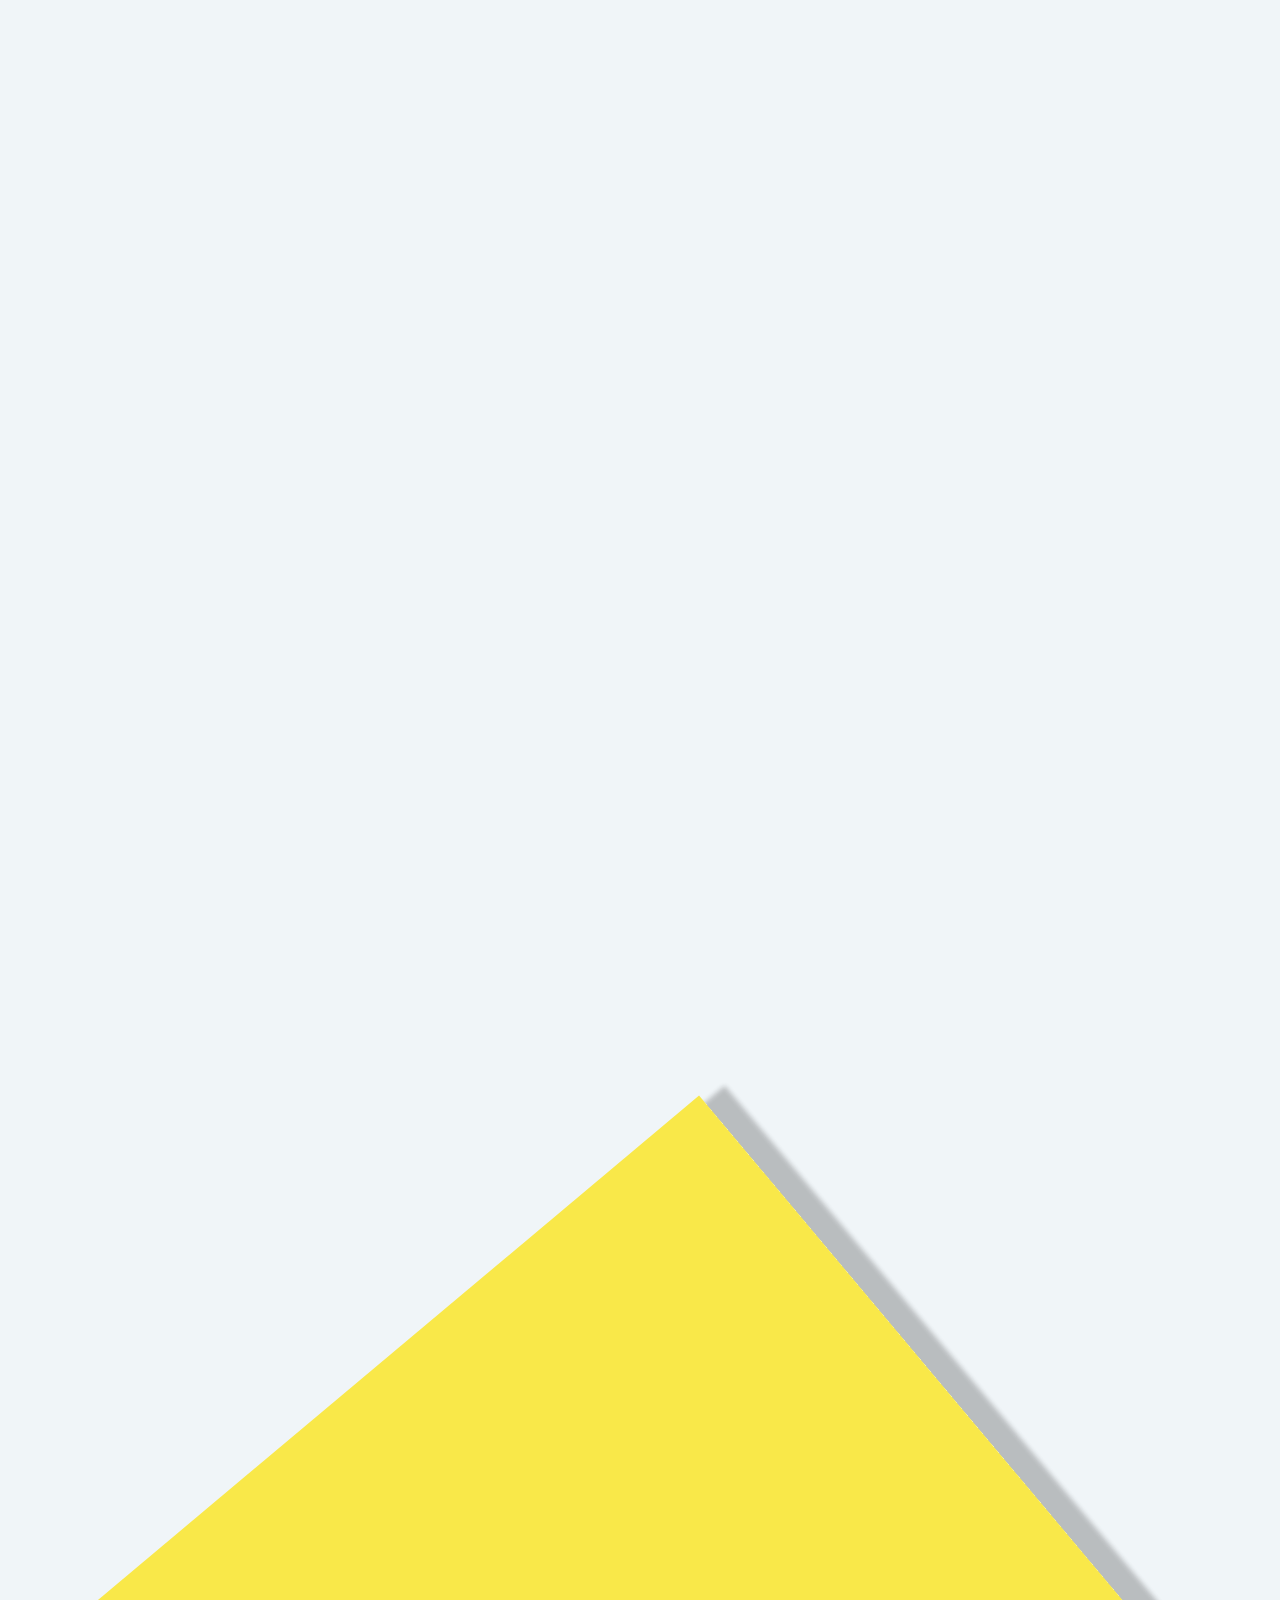
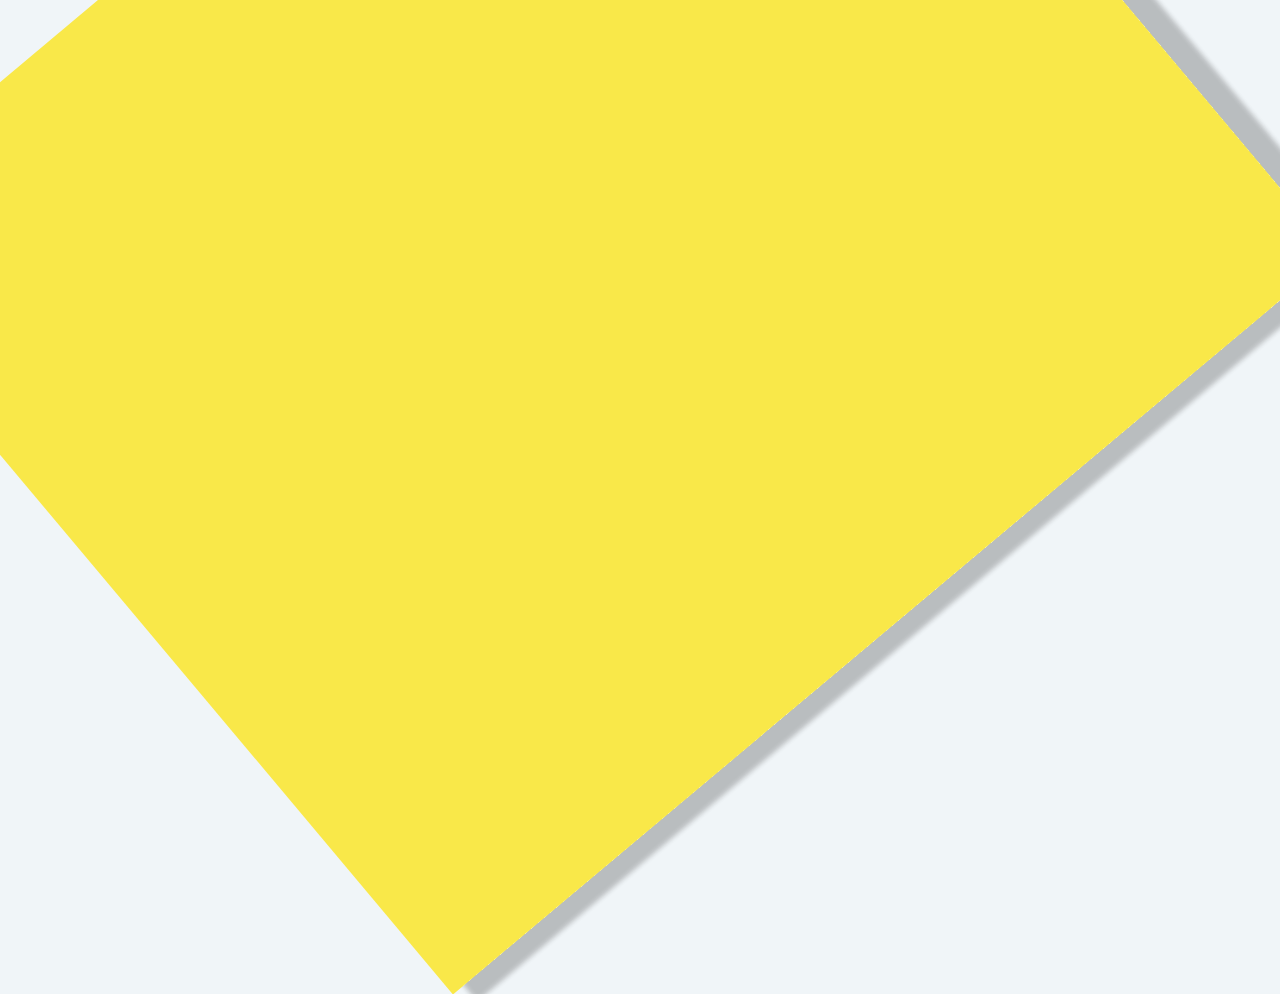
==== commit 4bc1bf67: "Update index.html" ====
--- a/index.html
+++ b/index.html
@@ -10,8 +10,8 @@
         <meta name="viewport" content="width=device-width, initial-scale=1.0, maximum-scale=1.0, minimum-scale=1.0">
 
         <!-- ファビコン -->
-        <link rel="shortcut icon" href="images/favicon.ico" type="image/vnd.microsoft.icon" />
-        <link rel="icon" href="images/favicon.ico" type="image/vnd.microsoft.icon" />
+        <link rel="shortcut icon" href="favicon.ico" type="image/vnd.microsoft.icon" />
+        <link rel="icon" href="favicon.ico" type="image/vnd.microsoft.icon" />
 
         <!-- 外部スタイルシートの読み込み -->
         <link rel="stylesheet" href="main.css">
@@ -49,8 +49,8 @@
 
                 <!-- content -->
                 <div class="imgContainer">
-                    <img src="images/wade.png" alt="wade" class="imgs" id="img-wade">
-                    <img src="images/backgray.png" alt="backgray" class="imgs" id="img-gray">
+                    <img src="wade.png" alt="wade" class="imgs" id="img-wade">
+                    <img src="backgray.png" alt="backgray" class="imgs" id="img-gray">
 
                     <input type="radio" name="icon" id="icon20" checked>
                     <input type="radio" name="icon" id="icon21">
@@ -59,34 +59,34 @@
                     <input type="radio" name="icon" id="icon24">
 
                     <div class="imgBox3">
-                        <img src="images/backkiiro.png" alt="kiiro" class="imgs img-kiiro">
-                        <img src="images/backred.png" alt="red" class="imgs img-kiiro">
-                        <img src="images/backorange.png" alt="orange" class="imgs img-kiiro">
-                        <img src="images/backgreen.png" alt="green" class="imgs img-kiiro">
-                        <img src="images/backblue.png" alt="blue" class="imgs img-kiiro">
+                        <img src="backkiiro.png" alt="kiiro" class="imgs img-kiiro">
+                        <img src="backred.png" alt="red" class="imgs img-kiiro">
+                        <img src="backorange.png" alt="orange" class="imgs img-kiiro">
+                        <img src="backgreen.png" alt="green" class="imgs img-kiiro">
+                        <img src="backblue.png" alt="blue" class="imgs img-kiiro">
                     </div>
 
-                    <img src="images/backwhite.png" alt="white" class="imgs" id="img-white">
+                    <img src="backwhite.png" alt="white" class="imgs" id="img-white">
 
                     <div class="imgBox4">
                         <a href="https://www.youtube.com/watch?v=4yRVnylVYlg&feature=youtu.be">
-                            <img src="images/movie_start.png" alt="movie_start" class="imgs" id="movie_start"></a>
-                        <img src="images/mv.png" alt="mv" class="imgs" id="img-mv">
-                        <img src="images/about.png" alt="about" class="imgs" id="about">
-                        <img src="images/what_is.png" alt="whatis" class="imgs" id="what_is">
-                        <!-- <img src="images/coming.png" alt="movie" class="imgs" id="coming"> -->
-                        <!-- <img src="images/coming.png" alt="game" class="imgs" id="coming2"> -->
-                        <a href="wade/index.html"><img src="images/game_start.png" alt="game" class="imgs" id="start"></a>
+                            <img src="movie_start.png" alt="movie_start" class="imgs" id="movie_start"></a>
+                        <img src="mv.png" alt="mv" class="imgs" id="img-mv">
+                        <img src="about.png" alt="about" class="imgs" id="about">
+                        <img src="what_is.png" alt="whatis" class="imgs" id="what_is">
+                        <!-- <img src="coming.png" alt="movie" class="imgs" id="coming"> -->
+                        <!-- <img src="coming.png" alt="game" class="imgs" id="coming2"> -->
+                        <a href="wade/index.html"><img src="game_start.png" alt="game" class="imgs" id="start"></a>
                     </div>
 
                     <div class="explanation2 subfont">
                         <div class="setumei" id="exp21">
                         <p>部署に悩んでる人は部署紹介ページを見た後に<br>スマホを横にするといいことありそう</p>
-                        <img src="images/sumaho.png" alt="sumaho" id="sumaho">
+                        <img src="sumaho.png" alt="sumaho" id="sumaho">
                         </div>
                         <div class="setumei" id="exp22">
                         <p>部署に悩んでる人は部署紹介ページを見た後に<br>スマホを横にするといいことありそう</p>
-                        <img src="images/sumaho.png" alt="sumaho" id="sumaho">
+                        <img src="sumaho.png" alt="sumaho" id="sumaho">
                         </div>
                         <div class="setumei" id="exp23">
                         <h1 class="mainfont">MOVIE</h1>
@@ -103,13 +103,13 @@
 
                     <!-- スクロールバー -->
                     <div class="scrollBar2">
-                        <img src="images/bottombar_1.png" alt="bar" id="img-bar2" >
+                        <img src="bottombar_1.png" alt="bar" id="img-bar2" >
                         <ul class="icon_">
-                            <li><label for="icon20"><img src="images/1x/yellow.png" alt="yellow" class="icon" id="yellow"></label></li>
-                            <li><label for="icon21"><img src="images/1x/red.png" alt="red" class="icon" id="red"></label></li>
-                            <li><label for="icon22"><img src="images/1x/orange.png" alt="orange" class="icon" id="orange"></label></li>
-                            <li><label for="icon23"><img src="images/1x/green.png" alt="green" class="icon" id="green"></label></li>
-                            <li><label for="icon24"><img src="images/1x/blue.png" alt="blue" class="icon" id="blue"></label></li>
+                            <li><label for="icon20"><img src="yellow.png" alt="yellow" class="icon" id="yellow"></label></li>
+                            <li><label for="icon21"><img src="ired.png" alt="red" class="icon" id="red"></label></li>
+                            <li><label for="icon22"><img src="iorange.png" alt="orange" class="icon" id="orange"></label></li>
+                            <li><label for="icon23"><img src="green.png" alt="green" class="icon" id="green"></label></li>
+                            <li><label for="icon24"><img src="blue.png" alt="blue" class="icon" id="blue"></label></li>
                         </ul>
                     </div>
                 </div>
@@ -121,11 +121,11 @@
                 <p class="caption mainfont">GEIKOSAI 2020</p>
                 <p class="mainTitle">適部署チャート 2020</p>
                 <p class="startText">はじめる</p>
-                <img src="images/paper/yellow.png" class="yellowP initP nowP Paper">
-                <img src="images/paper/gray.png" class="grayP Paper">
-                <img src="images/paper/olive.png" class="oliveP Paper">
-                <img src="images/paper/orange.png" class="orangeP Paper">
-                <img src="images/paper/lime.png" class="limeP Paper">
+                <img src="yellow.png" class="yellowP initP nowP Paper">
+                <img src="gray.png" class="grayP Paper">
+                <img src="olive.png" class="oliveP Paper">
+                <img src="iorange.png" class="orangeP Paper">
+                <img src="lime.png" class="limeP Paper">
 
                 <p id="question">あなたはどっちのタイプ？</p>
                 <span id="answer01">目立ちたい派</span>
@@ -134,13 +134,13 @@
 
                 <p class="osusume">あなたにお勧めの部署は...</p>
                 <span id="result">ステージ部署</span>
-                <img src="images/1x/bar-icon.png" id="bushoIcon">
+                <img src="bar-icon.png" id="bushoIcon">
 
                 <span class="oneMoreButton mainfont">Retry</span>
-                <img src="images/paper/resetWhite.png" class=resetWhite>
+                <img src="resetWhite.png" class=resetWhite>
             </div>
             <script src="https://ajax.googleapis.com/ajax/libs/jquery/1.12.4/jquery.min.js"></script>
-            <script src="js/chart.js"></script>
+            <script src="chart.js"></script>
         </main>
     </body>
 </html>
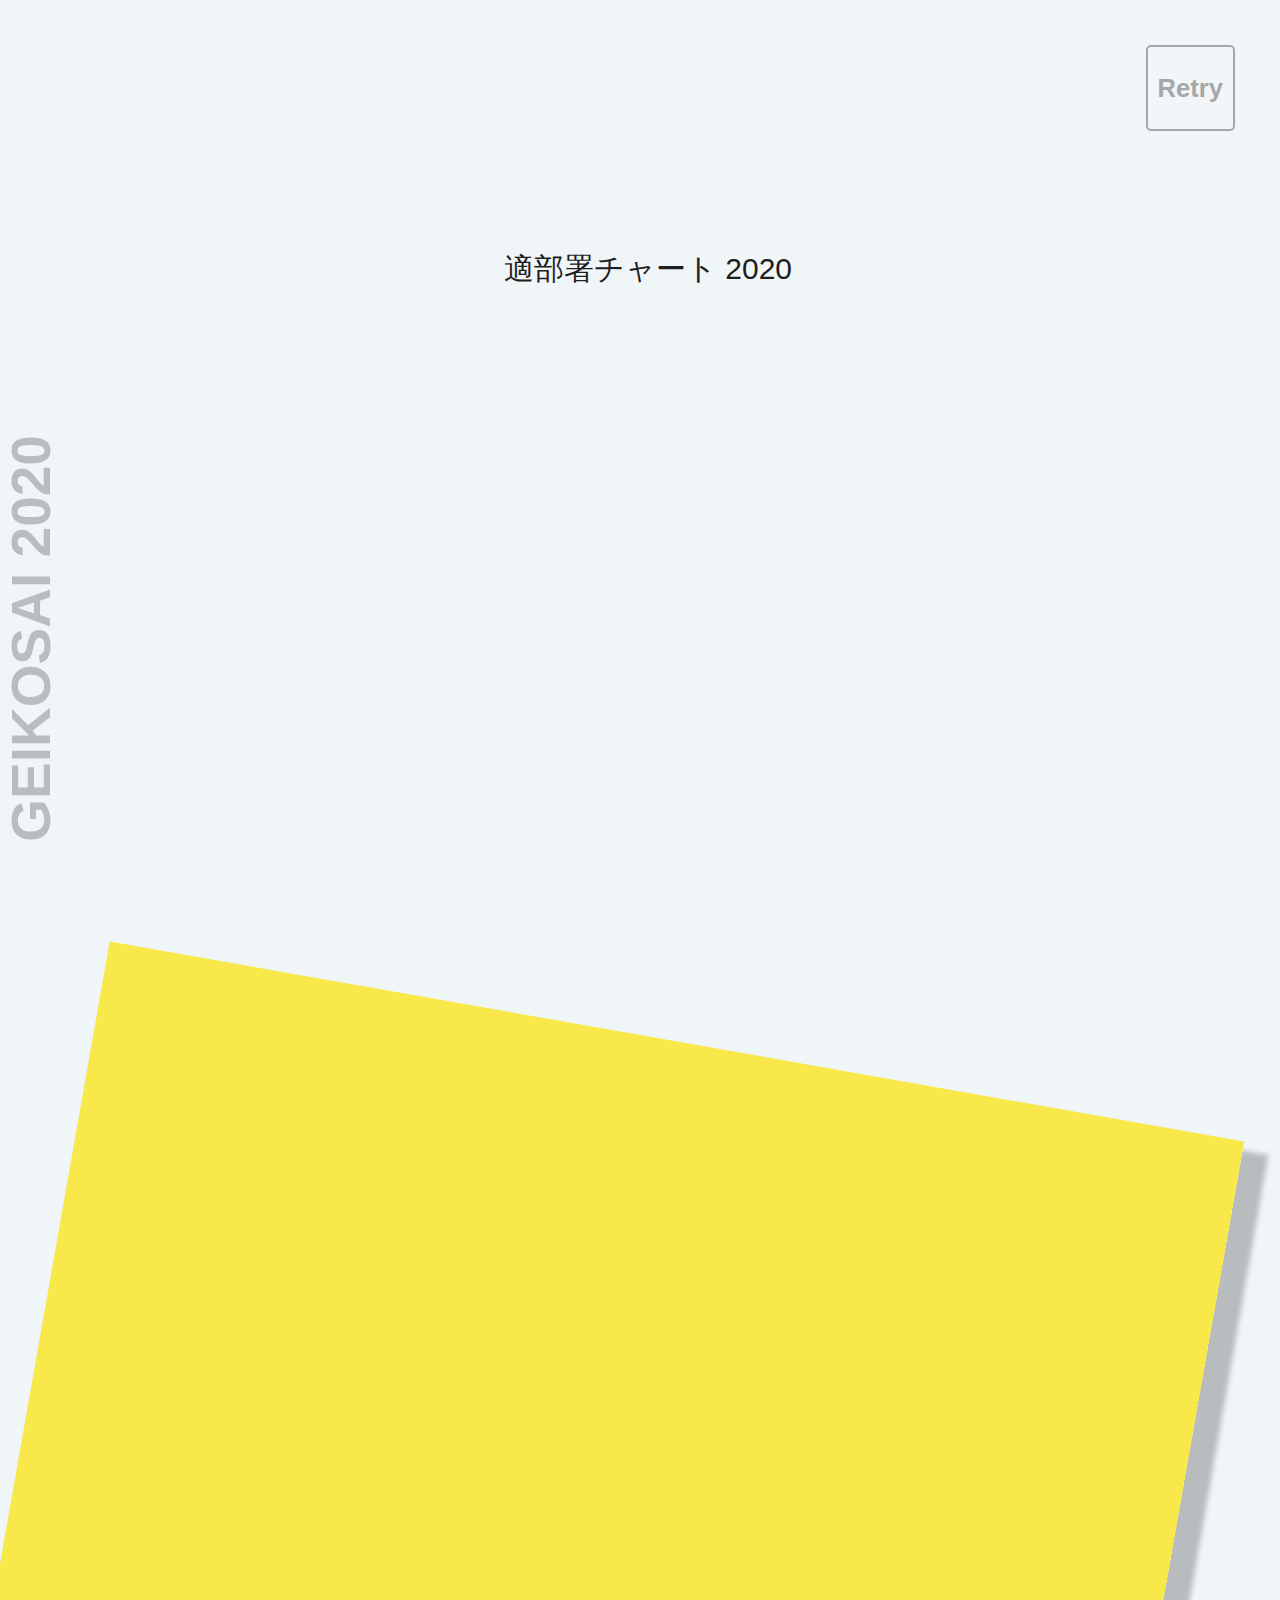
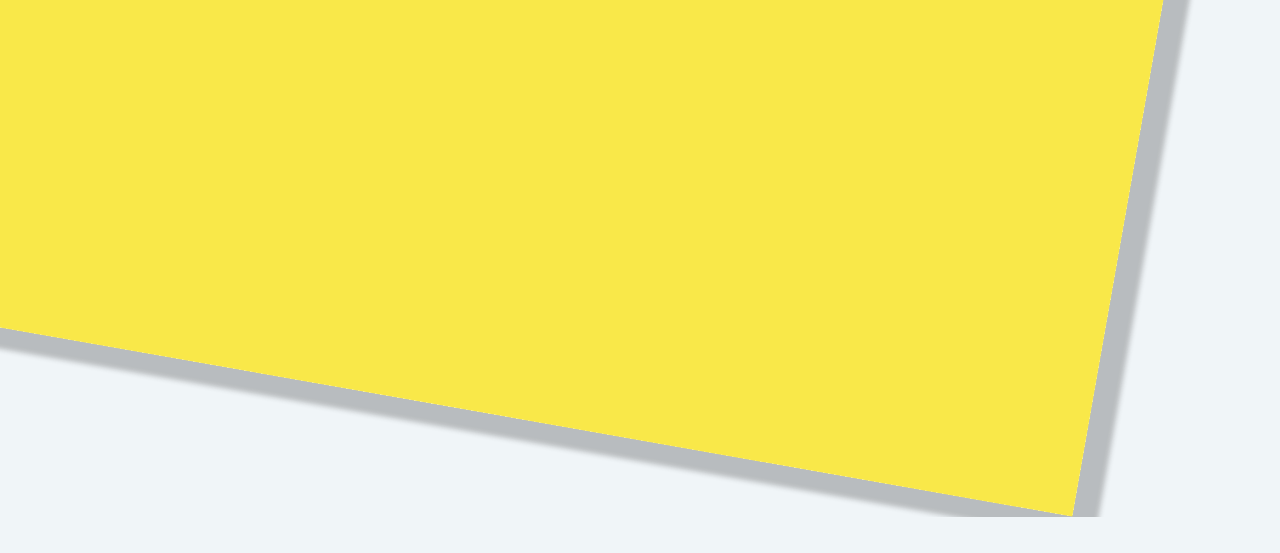
==== commit db3f4aa9: "Update index.html" ====
--- a/index.html
+++ b/index.html
@@ -16,7 +16,7 @@
         <!-- 外部スタイルシートの読み込み -->
         <link rel="stylesheet" href="main.css">
         <link rel="stylesheet" href="https://use.typekit.net/apc3yqu.css">
-        <script src="js/load.js"></script>
+        <script src="load.js"></script>
         <script>
             (function(d) {
               var config = {
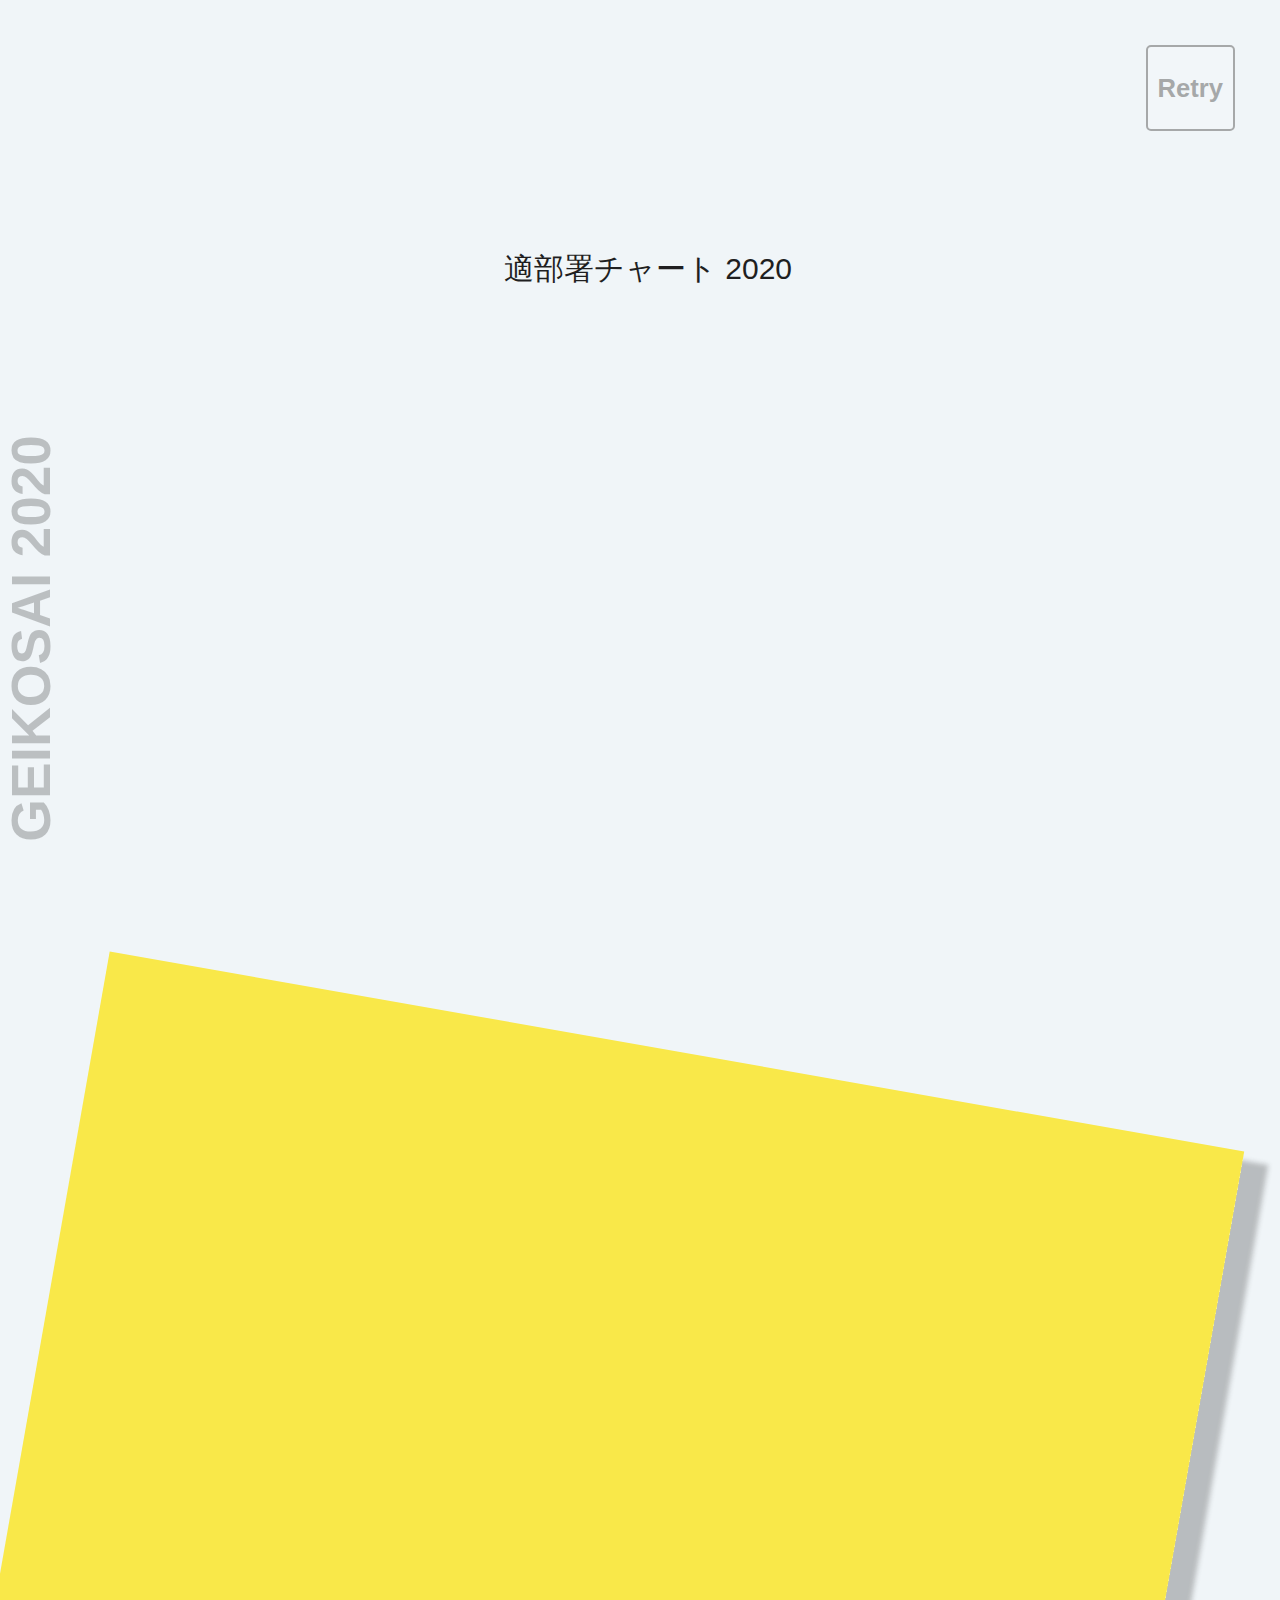
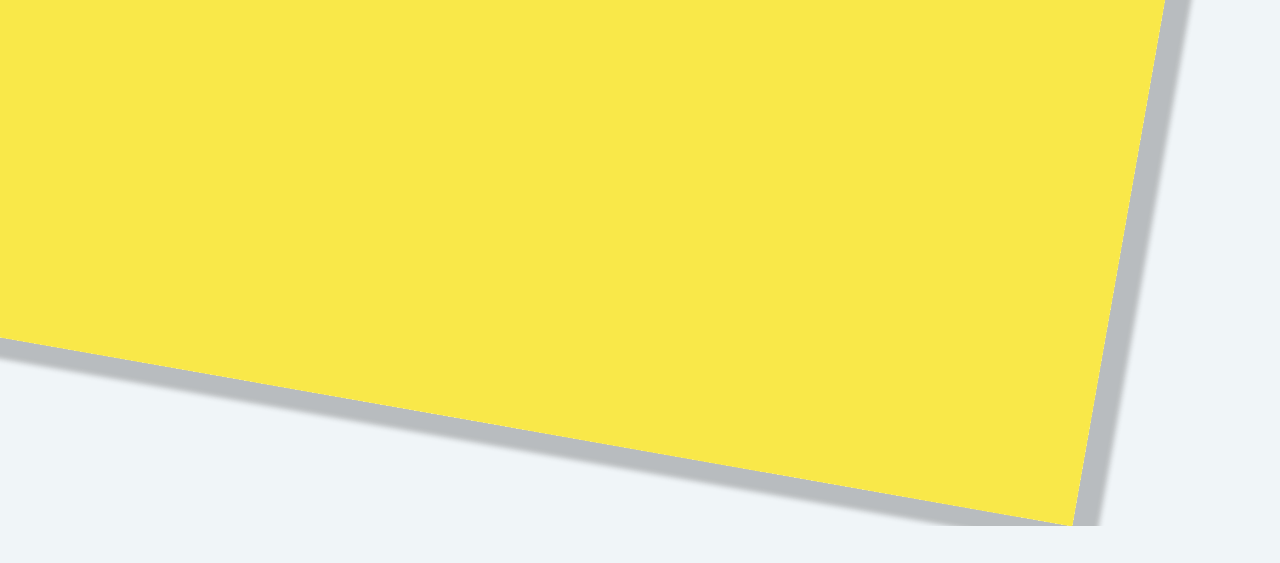
==== commit 57be2647: "Update index.html" ====
--- a/index.html
+++ b/index.html
@@ -35,10 +35,10 @@
         <main>
             <!-- 縦画面の表示 -->
             <div class="sp">
-                <!-- ローディング画面 -->
+<!--                 <!-- ローディング画面 -->
                 <div id="loading">
                     <div class="spinner"></div>
-                </div>
+                </div> -->
                 
                 <!-- bar -->
                 <div class="boxContainer mainfont bar">
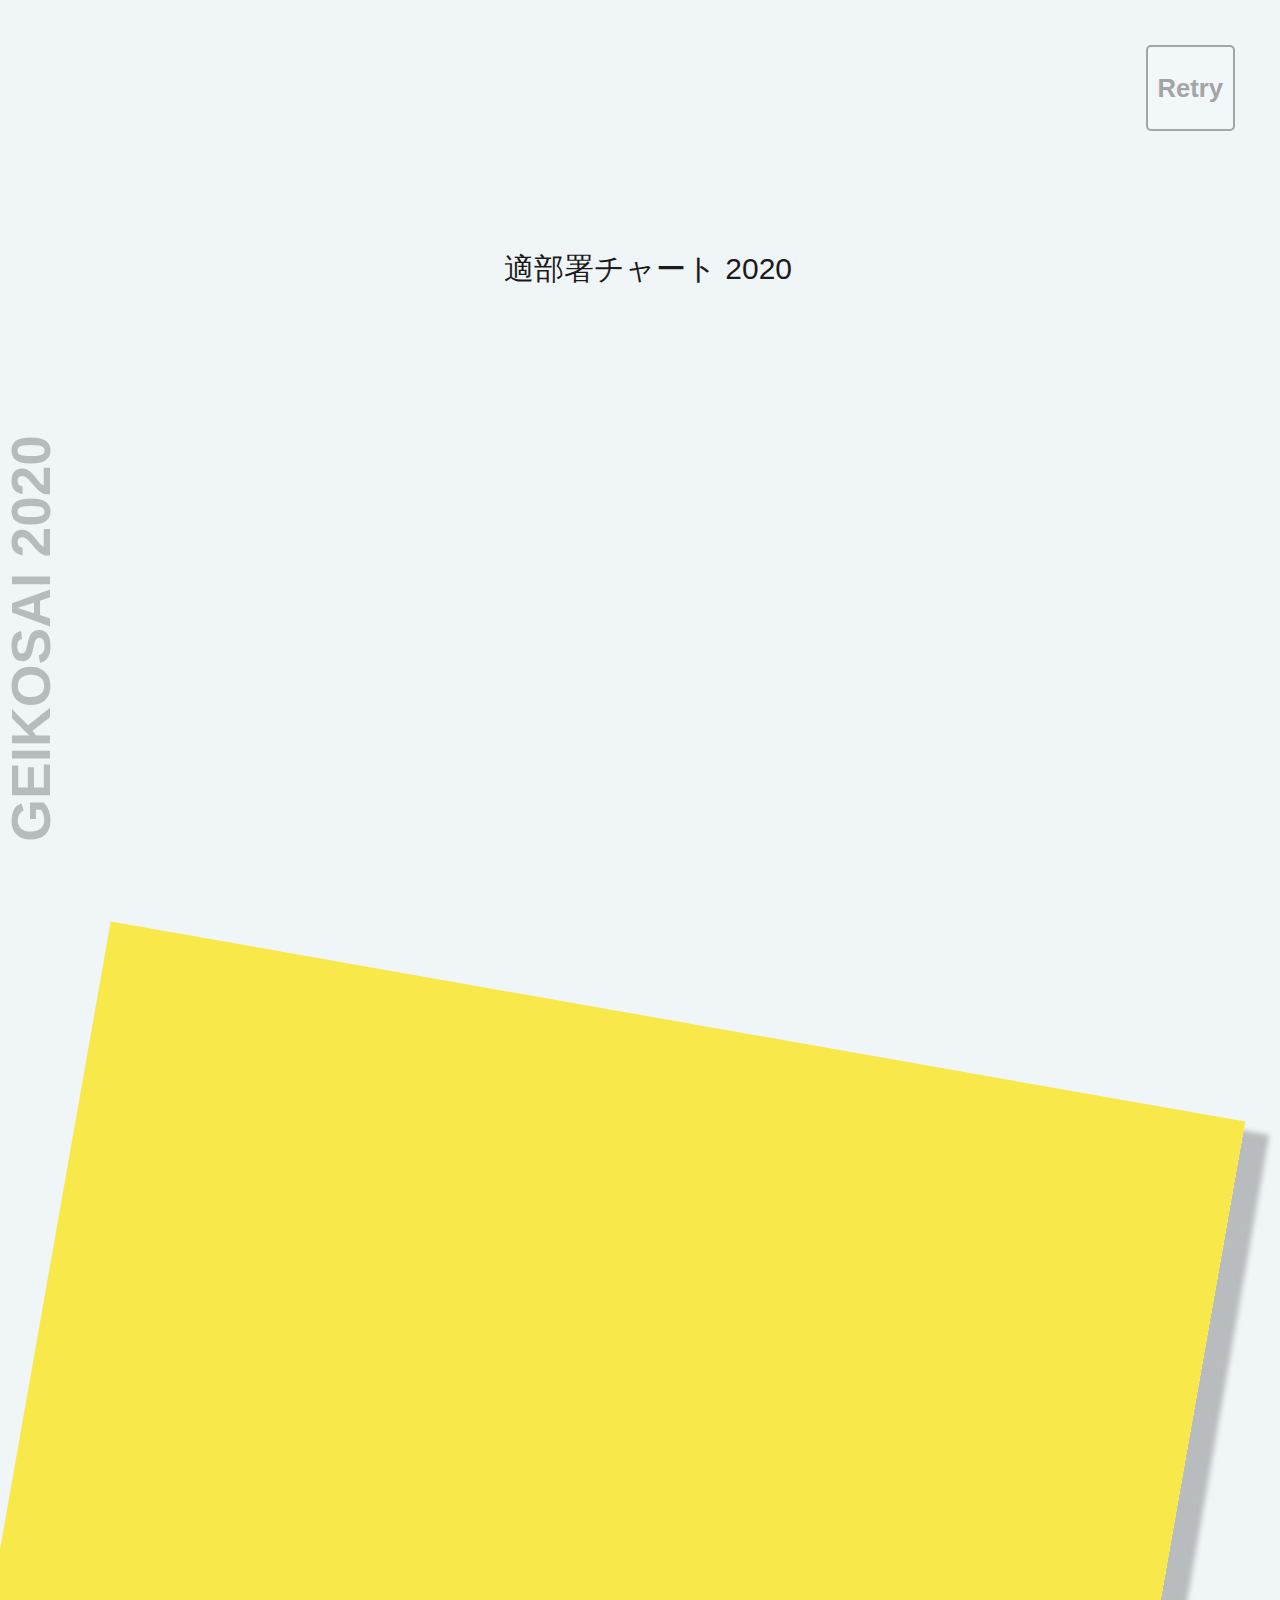
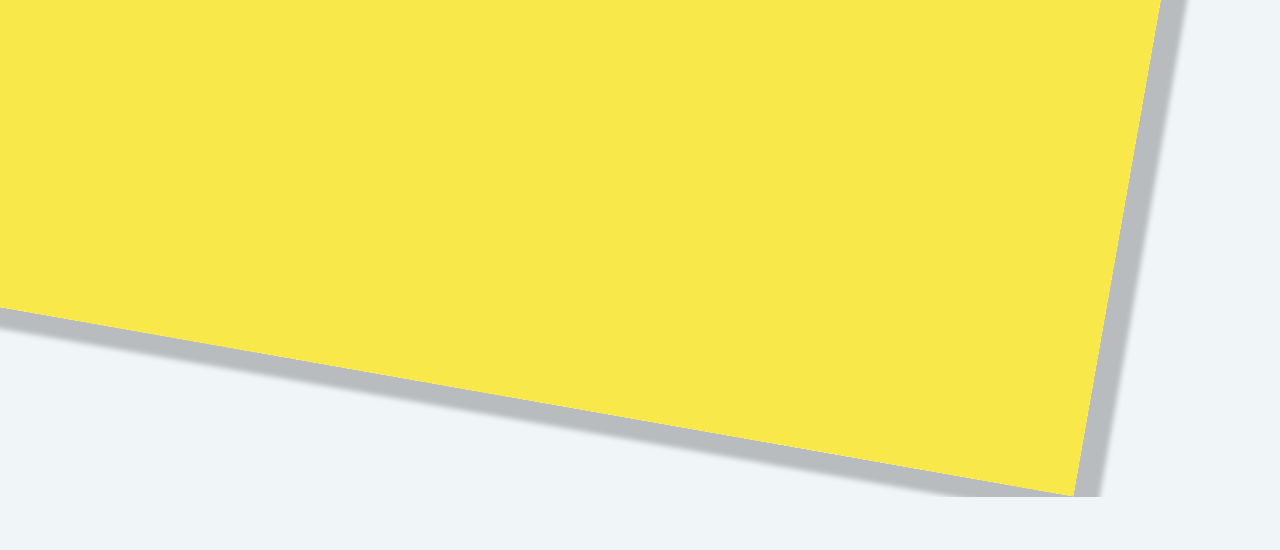
==== commit 3933182a: "Update index.html" ====
--- a/index.html
+++ b/index.html
@@ -106,8 +106,8 @@
                         <img src="bottombar_1.png" alt="bar" id="img-bar2" >
                         <ul class="icon_">
                             <li><label for="icon20"><img src="yellow.png" alt="yellow" class="icon" id="yellow"></label></li>
-                            <li><label for="icon21"><img src="ired.png" alt="red" class="icon" id="red"></label></li>
-                            <li><label for="icon22"><img src="iorange.png" alt="orange" class="icon" id="orange"></label></li>
+                            <li><label for="icon21"><img src="red.png" alt="red" class="icon" id="red"></label></li>
+                            <li><label for="icon22"><img src="orange.png" alt="orange" class="icon" id="orange"></label></li>
                             <li><label for="icon23"><img src="green.png" alt="green" class="icon" id="green"></label></li>
                             <li><label for="icon24"><img src="blue.png" alt="blue" class="icon" id="blue"></label></li>
                         </ul>
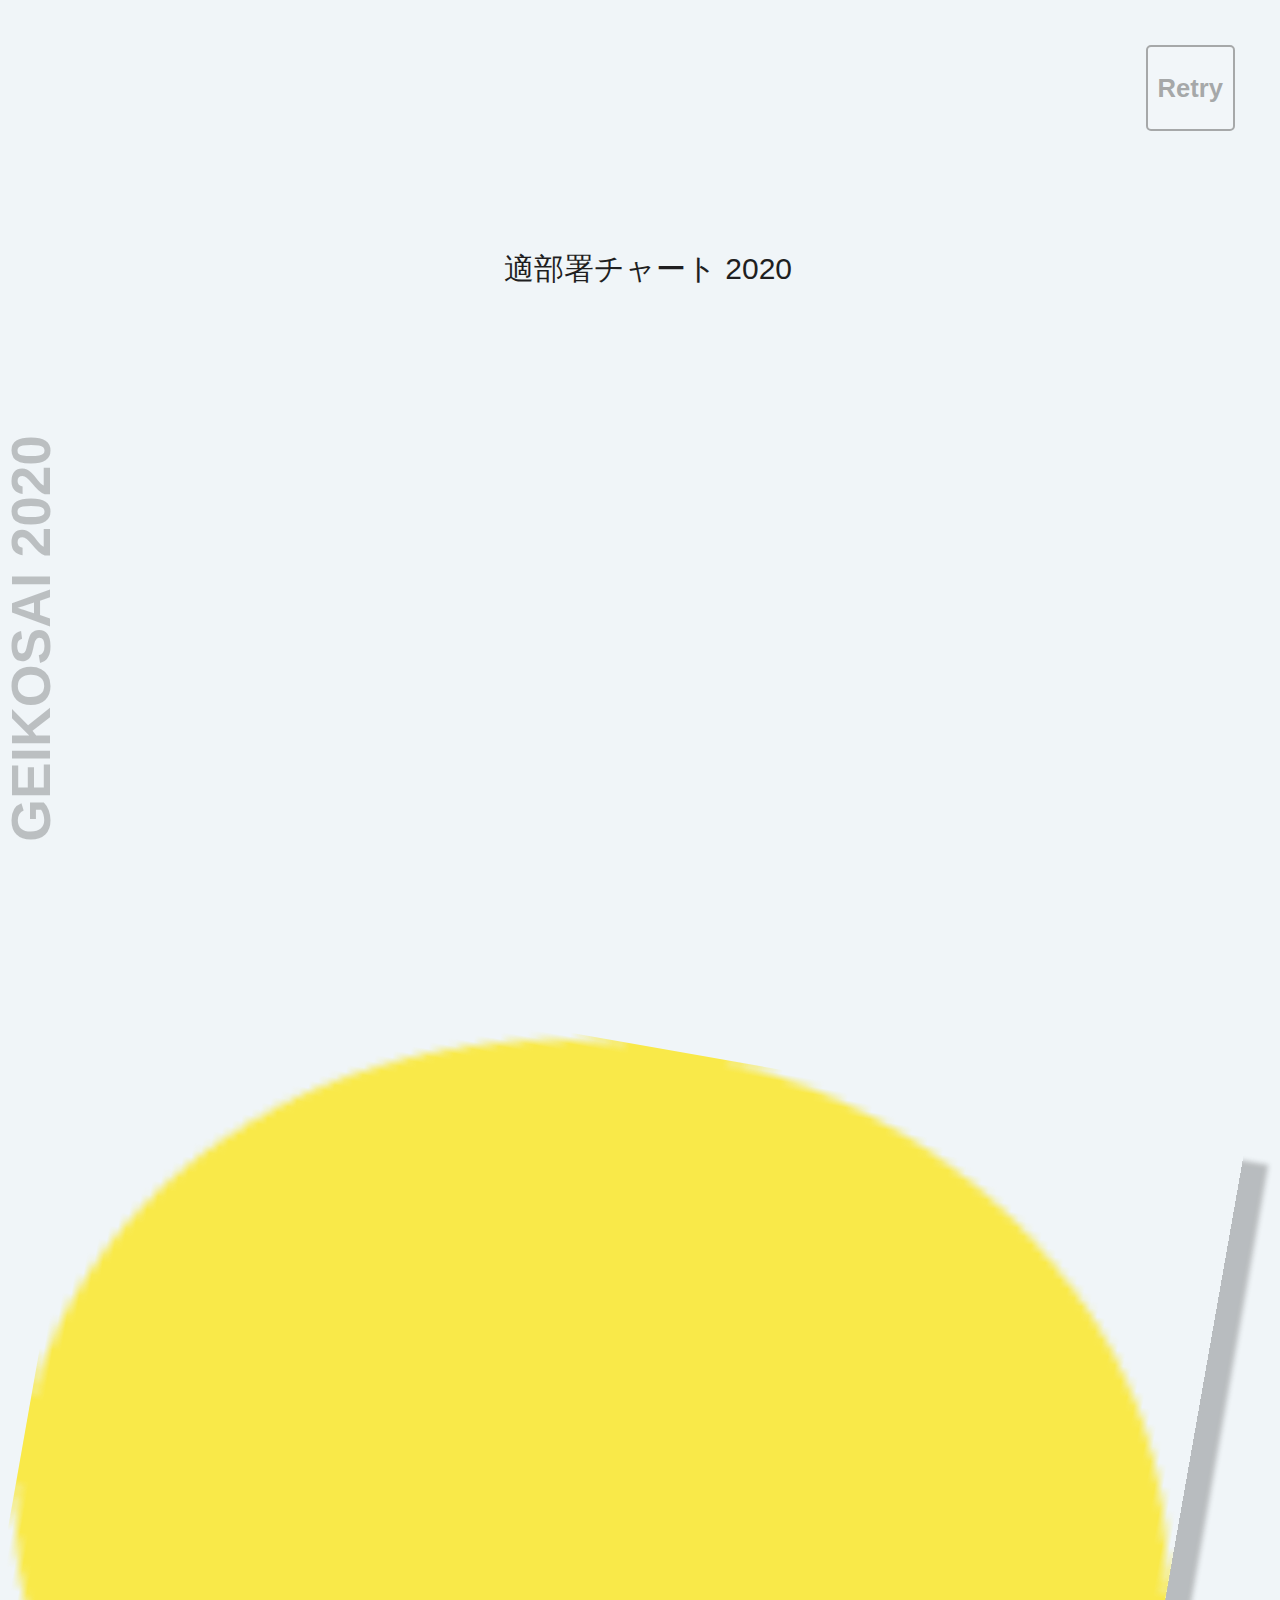
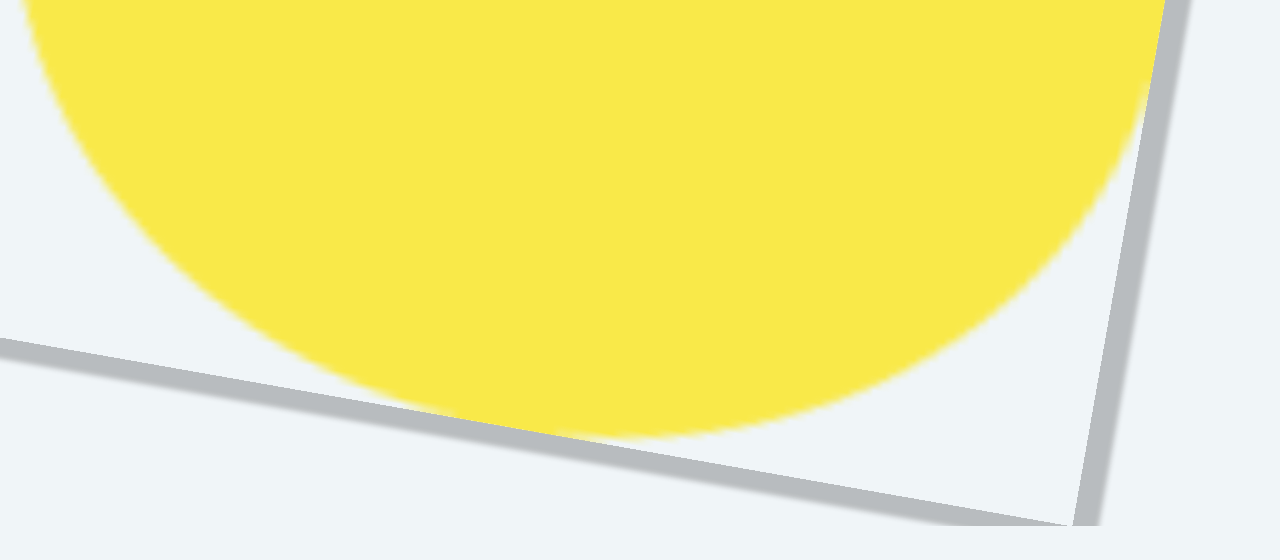
==== commit 9ed5fc9b: "Update index.html" ====
--- a/index.html
+++ b/index.html
@@ -105,9 +105,9 @@
                     <div class="scrollBar2">
                         <img src="bottombar_1.png" alt="bar" id="img-bar2" >
                         <ul class="icon_">
-                            <li><label for="icon20"><img src="yellow.png" alt="yellow" class="icon" id="yellow"></label></li>
+                            <li><label for="icon20"><img src="yellowmaru.png" alt="yellow" class="icon" id="yellow"></label></li>
                             <li><label for="icon21"><img src="red.png" alt="red" class="icon" id="red"></label></li>
-                            <li><label for="icon22"><img src="orange.png" alt="orange" class="icon" id="orange"></label></li>
+                            <li><label for="icon22"><img src="orangehosi.png" alt="orange" class="icon" id="orange"></label></li>
                             <li><label for="icon23"><img src="green.png" alt="green" class="icon" id="green"></label></li>
                             <li><label for="icon24"><img src="blue.png" alt="blue" class="icon" id="blue"></label></li>
                         </ul>
@@ -124,7 +124,7 @@
                 <img src="yellow.png" class="yellowP initP nowP Paper">
                 <img src="gray.png" class="grayP Paper">
                 <img src="olive.png" class="oliveP Paper">
-                <img src="iorange.png" class="orangeP Paper">
+                <img src="orange.png" class="orangeP Paper">
                 <img src="lime.png" class="limeP Paper">
 
                 <p id="question">あなたはどっちのタイプ？</p>
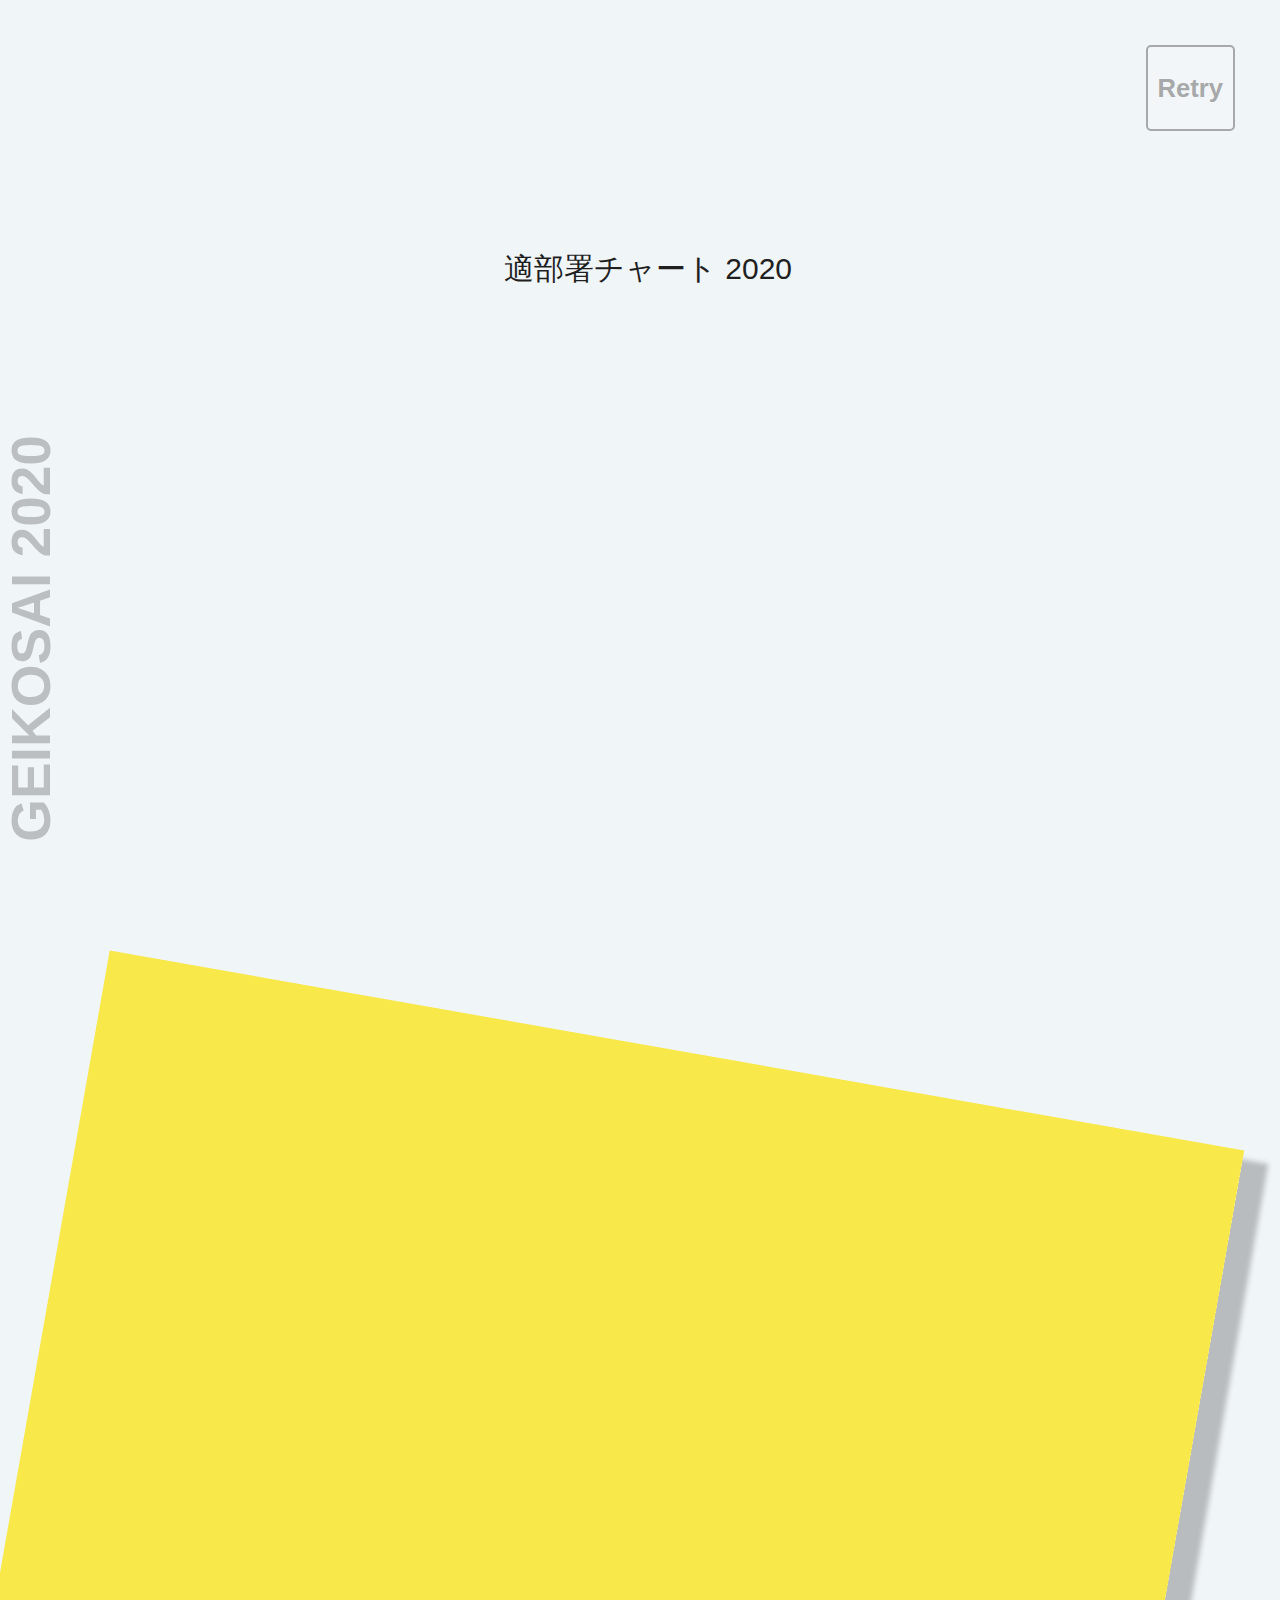
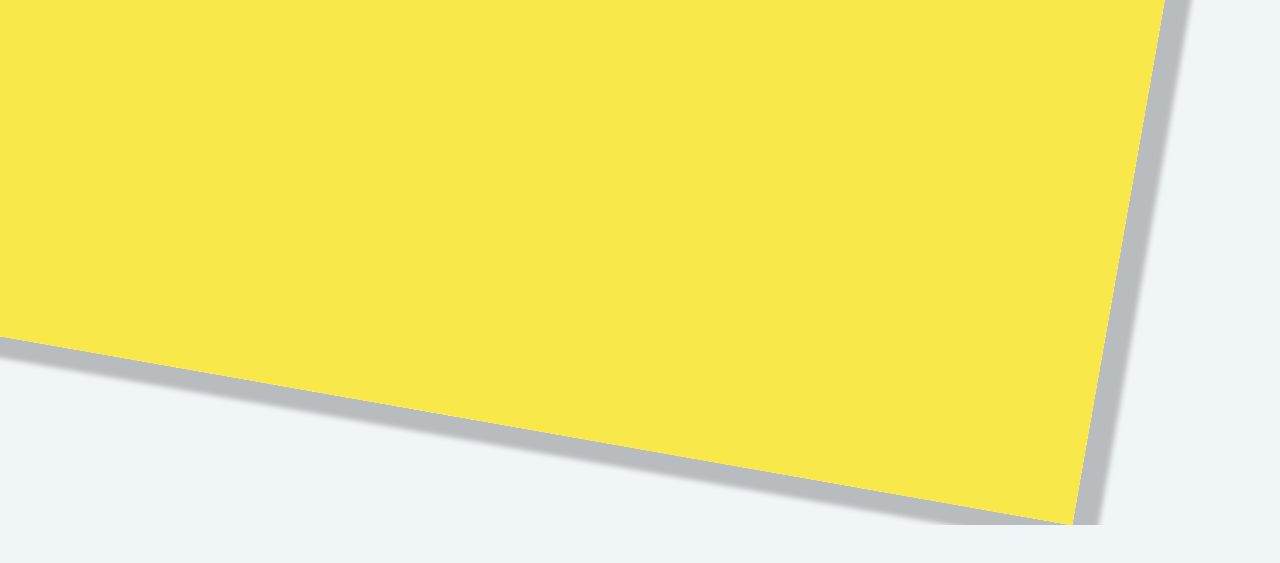
==== commit 69487f87: "Update index.html" ====
--- a/index.html
+++ b/index.html
@@ -35,10 +35,10 @@
         <main>
             <!-- 縦画面の表示 -->
             <div class="sp">
-<!--                 <!-- ローディング画面 -->
-                <div id="loading">
-                    <div class="spinner"></div>
-                </div> -->
+            <!-- ローディング画面 -->
+            <div id="loading">
+                <div class="spinner"></div>
+            </div>
                 
                 <!-- bar -->
                 <div class="boxContainer mainfont bar">
